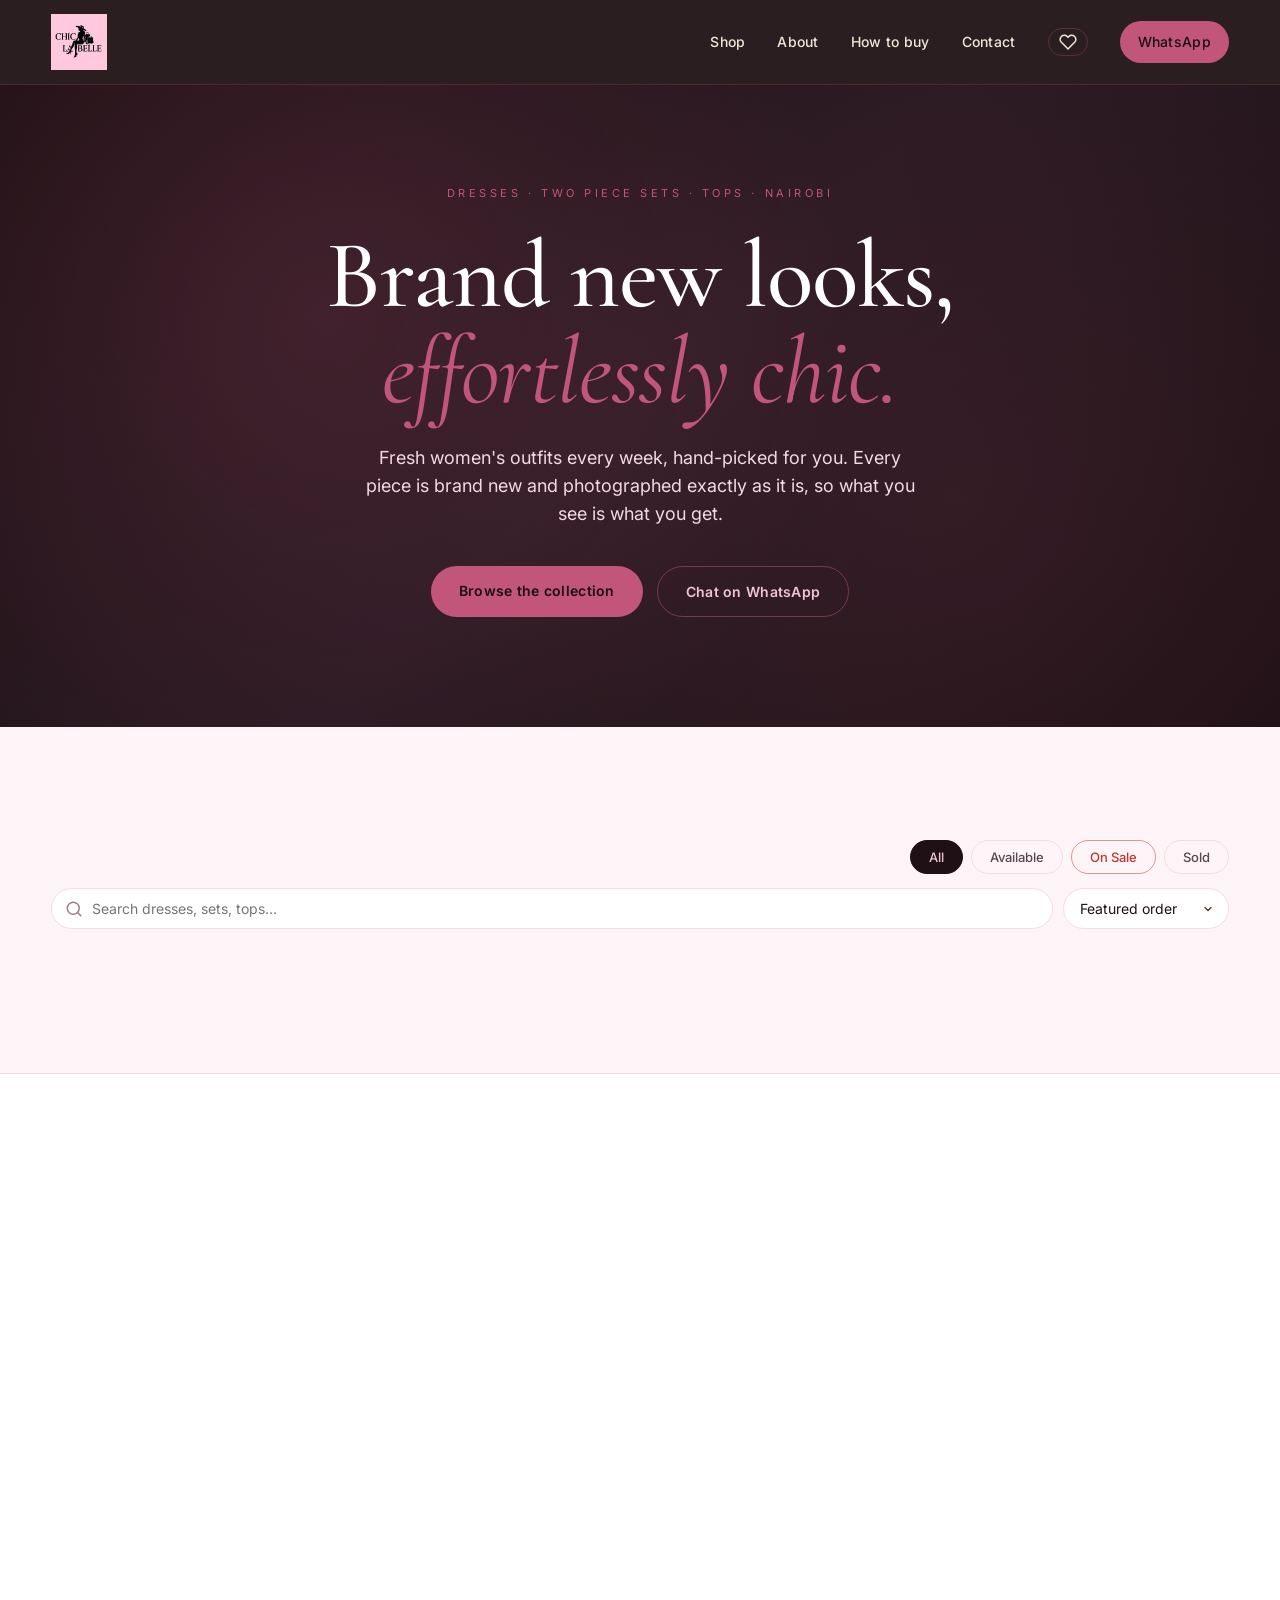
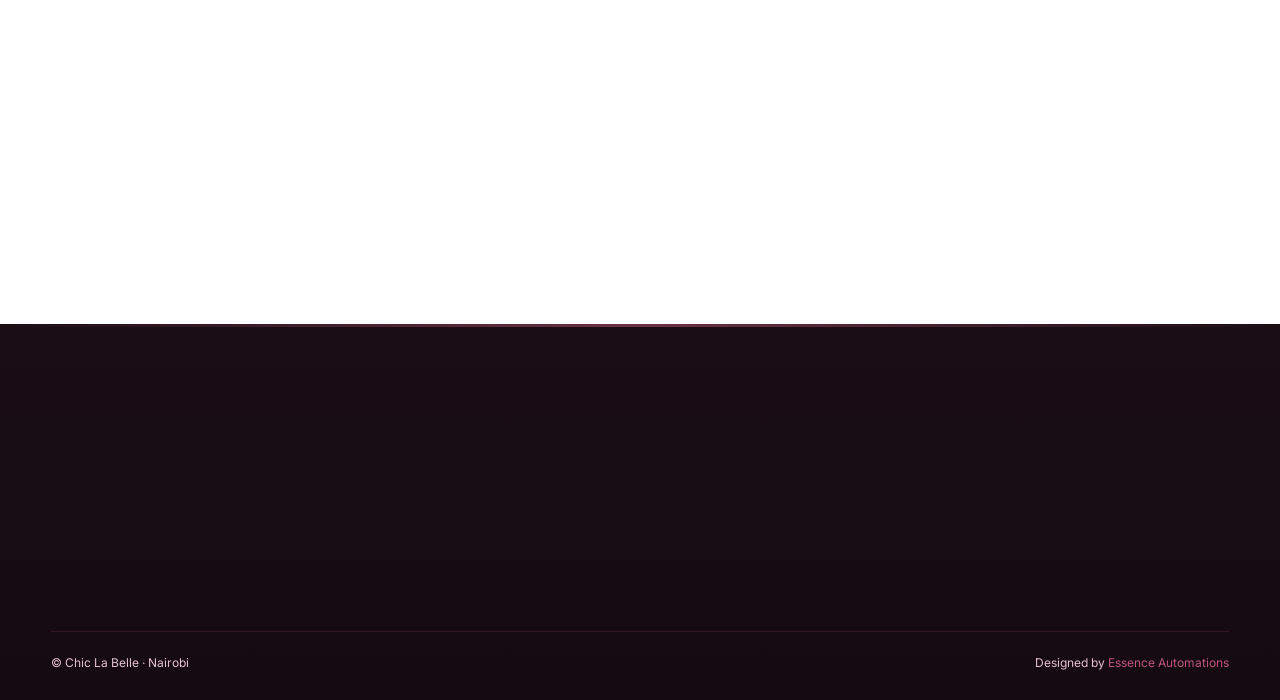
==== index.html @ 08cedb12 "Branded suspend overlay: logo, brand accent, IG fallback Replaces the bare "page temporarily unavail" ====
<!DOCTYPE html>
<html lang="en">
<head>
<meta charset="UTF-8">
<meta name="viewport" content="width=device-width, initial-scale=1.0">
<title>Chic La Belle · Brand New Women's Outfits, Nairobi</title>
<meta name="description" content="Brand new women's outfits in Nairobi. Dresses, two piece sets, tops, jeans and more. Fresh styles every week. Visit Chic La Belle at Mithoo Biashara Center, 2nd floor, Shop S-05.">

<!-- Open Graph / WhatsApp / Social sharing -->
<meta property="og:type" content="website">
<meta property="og:title" content="Chic La Belle · Brand New Women's Outfits, Nairobi">
<meta property="og:description" content="Brand new women's outfits in Nairobi. Fresh styles every week. Visit us at Mithoo Biashara Center, 2nd floor, Shop S-05.">
<meta property="og:image" content="https://chiclabelle.essenceautomations.com/images/og-image.jpg">
<meta property="og:image:secure_url" content="https://chiclabelle.essenceautomations.com/images/og-image.jpg">
<meta property="og:image:type" content="image/jpeg">
<meta property="og:image:width" content="1200">
<meta property="og:image:height" content="630">
<meta property="og:image:alt" content="Chic La Belle · Women's Outfits">
<meta property="og:url" content="https://chiclabelle.essenceautomations.com">
<meta property="og:locale" content="en_KE">
<link rel="canonical" href="https://chiclabelle.essenceautomations.com">
<meta property="og:site_name" content="Chic La Belle">
<meta name="twitter:card" content="summary_large_image">
<meta name="twitter:title" content="Chic La Belle · Brand New Women's Outfits, Nairobi">
<meta name="twitter:description" content="Brand new women's outfits in Nairobi. Dresses, two piece sets, tops, jeans and more, at Mithoo Biashara Center, Shop S-05.">
<meta name="twitter:image" content="https://chiclabelle.essenceautomations.com/images/og-image.jpg">
<meta name="twitter:image:alt" content="Chic La Belle · Women's Outfits">

<link rel="icon" type="image/jpeg" sizes="192x192" href="images/favicon-192.jpg">
<link rel="apple-touch-icon" sizes="180x180" href="images/logo.jpg">
<meta name="theme-color" content="#2A1A22">
<link rel="preconnect" href="https://fonts.googleapis.com">
<link rel="preconnect" href="https://fonts.gstatic.com" crossorigin>
<link href="https://fonts.googleapis.com/css2?family=Cormorant+Garamond:wght@400;500;600;700&family=Inter:wght@300;400;500;600;700&display=swap" rel="stylesheet">
<link rel="stylesheet" href="styles.css?v=20260602r2">
</head>
<body>

<nav class="nav">
  <div class="nav-inner">
    <a href="#" class="brand" aria-label="Chic La Belle">
      <img src="images/logo-nav.jpg" alt="Chic La Belle · Women's Outfits" class="brand-logo">
    </a>
    <button class="nav-toggle" id="navToggle" aria-label="Open menu">
      <span></span><span></span><span></span>
    </button>
    <div class="nav-links" id="navLinks">
      <a href="#shop">Shop</a>
      <a href="#about">About</a>
      <a href="#how">How to buy</a>
      <a href="#contact">Contact</a>
      <a href="#" class="nav-wl" id="wishlistBtn" aria-label="View saved items">
        <svg viewBox="0 0 24 24" width="18" height="18" fill="none" stroke="currentColor" stroke-width="2" stroke-linecap="round" stroke-linejoin="round" aria-hidden="true"><path d="M20.84 4.61a5.5 5.5 0 0 0-7.78 0L12 5.67l-1.06-1.06a5.5 5.5 0 0 0-7.78 7.78l1.06 1.06L12 21.23l7.78-7.78 1.06-1.06a5.5 5.5 0 0 0 0-7.78z"/></svg>
        <span class="wl-count"></span>
      </a>
      <a href="https://wa.me/254112199913" class="nav-cta" target="_blank" rel="noopener">WhatsApp</a>
    </div>
  </div>
</nav>

<header class="hero">
  <div class="hero-inner">
    <p class="hero-eyebrow">Dresses · Two Piece Sets · Tops · Nairobi</p>
    <h1 class="hero-title">Brand new looks,<br><em>effortlessly chic.</em></h1>
    <p class="hero-sub">Fresh women's outfits every week, hand-picked for you. Every piece is brand new and photographed exactly as it is, so what you see is what you get.</p>
    <div class="hero-cta">
      <a href="#shop" class="btn btn-primary">Browse the collection</a>
      <a href="https://wa.me/254112199913" class="btn btn-ghost" target="_blank" rel="noopener">Chat on WhatsApp</a>
    </div>
  </div>
</header>

<section class="filters" id="shop">
  <div class="container">
    <div class="filters-bar">
      <h2 class="section-title fade-up">The Collection</h2>
      <div class="filter-pills" id="availPills">
        <button class="pill active" data-avail="all">All</button>
        <button class="pill" data-avail="available">Available</button>
        <button class="pill pill-sale" data-avail="sale">On Sale</button>
        <button class="pill" data-avail="sold">Sold</button>
      </div>
    </div>
    <div class="search-sort-row">
      <div class="search-wrap">
        <svg class="search-icon" viewBox="0 0 24 24" width="18" height="18" fill="none" stroke="currentColor" stroke-width="2" stroke-linecap="round" stroke-linejoin="round" aria-hidden="true"><circle cx="11" cy="11" r="8"/><line x1="21" y1="21" x2="16.65" y2="16.65"/></svg>
        <input id="searchInput" type="search" placeholder="Search dresses, sets, tops…" autocomplete="off">
        <button id="searchClear" class="search-clear" aria-label="Clear search">×</button>
      </div>
      <select id="sortSelect" class="sort-select" aria-label="Sort items">
        <option value="default">Featured order</option>
        <option value="newest">Newest first</option>
        <option value="priceAsc">Price: low to high</option>
        <option value="priceDesc">Price: high to low</option>
      </select>
    </div>
    <div class="filter-pills filter-pills--branches" id="branchPills" style="margin-top:8px;display:none;"></div>
    <div class="filter-pills filter-pills--cats" id="catPills" style="margin-top:8px;"></div>
    <div class="filter-pills filter-pills--sizes" id="sizePills" style="margin-top:8px;"></div>
    <p class="filter-meta" id="filterMeta"></p>
  </div>
</section>

<main class="gallery container" id="gallery">
  <!-- Items injected here -->
</main>

<section class="info" id="about">
  <div class="container info-grid">
    <div class="fade-up">
      <h2>About Chic La Belle</h2>
      <p>Chic La Belle is your Nairobi home for brand new women's outfits. We stock fresh pieces across dresses, two piece sets, tops, jeans and more, picked for the woman who loves to look and feel her best.</p>
      <p>Every item is brand new, quality-checked before it goes live. What you see is exactly what you get.</p>
      <p class="shop-card">
        <strong>Visit the shop</strong><br>
        Mithoo Biashara Center, 2nd Floor<br>
        Shop S-05, Moi Avenue, Nairobi<br>
        <a href="https://wa.me/254112199913" target="_blank" rel="noopener">WhatsApp 0112 199 913</a>
        &nbsp;·&nbsp;
        <a href="https://maps.google.com/?q=Mithoo+Biashara+Center+Moi+Avenue+Nairobi" target="_blank" rel="noopener">Get directions ↗</a>
      </p>
      <div class="shop-map">
        <iframe
          src="https://maps.google.com/maps?q=Mithoo+Biashara+Center+Moi+Avenue+Nairobi&t=&z=17&ie=UTF8&iwloc=&output=embed"
          width="100%" height="320"
          style="border:0;border-radius:10px;"
          allowfullscreen loading="lazy"
          referrerpolicy="no-referrer-when-downgrade"
          title="Chic La Belle · Mithoo Biashara Center, Moi Avenue"></iframe>
      </div>
    </div>
    <div id="how" class="fade-up">
      <h2>How to buy</h2>
      <ol class="steps">
        <li>Tap <strong>Enquire</strong> on the item you want. It opens WhatsApp with the item pre-filled.</li>
        <li>Confirm availability and size, then pay via M-Pesa to <strong>0112 199 913</strong> (Chic La Belle).</li>
        <li>Pick up at <strong>Mithoo Biashara Center, 2nd floor, Shop S-05, Moi Avenue</strong>, or we can arrange delivery anywhere in Kenya.</li>
      </ol>
    </div>
  </div>
</section>

<footer class="footer" id="contact">
  <div class="container footer-grid">

    <div class="footer-col footer-brand fade-up">
      <div class="footer-logo-plate"><img src="images/logo-nav.jpg" alt="Chic La Belle"></div>
      <p class="footer-tagline">Brand New Women's Outfits · Nairobi</p>
      <p class="footer-blurb">Hand-picked women's outfits, brand new every week, photographed exactly as they are.</p>
      <div class="footer-pay">
        <span class="footer-pay-label">We accept</span>
        <span class="pay-pill">M-Pesa</span>
        <span class="pay-pill">Cash on pickup</span>
      </div>
    </div>

    <div class="footer-col fade-up">
      <h4 class="footer-h">Visit the shop</h4>
      <address class="footer-address">Mithoo Biashara Center, 2nd Floor<br>Shop S-05, Moi Avenue<br>Nairobi, Kenya</address>
      <a class="footer-directions" href="https://www.google.com/maps/search/?api=1&query=Mithoo%20Biashara%20Center%2C%20Moi%20Avenue%2C%20Nairobi" target="_blank" rel="noopener">
        <svg viewBox="0 0 24 24" fill="currentColor" aria-hidden="true"><path d="M12 2a7 7 0 0 0-7 7c0 5 7 13 7 13s7-8 7-13a7 7 0 0 0-7-7Zm0 9.5A2.5 2.5 0 1 1 12 6.5a2.5 2.5 0 0 1 0 5Z"/></svg>
        Get directions
      </a>
    </div>

    <div class="footer-col fade-up">
      <h4 class="footer-h">Shop</h4>
      <ul class="footer-nav">
        <li><a href="#shop">The Collection</a></li>
        <li><a href="#about">About</a></li>
        <li><a href="#how">How to buy</a></li>
      </ul>
    </div>

    <div class="footer-col fade-up">
      <h4 class="footer-h">Connect</h4>
      <div class="footer-socials">
        <a class="social-card" href="https://wa.me/254112199913" target="_blank" rel="noopener">
          <span class="social-ic"><svg viewBox="0 0 24 24" fill="currentColor" aria-hidden="true"><path d="M17.6 6.32A7.85 7.85 0 0 0 12 4a7.94 7.94 0 0 0-6.9 11.9L4 20l4.2-1.1A7.9 7.9 0 0 0 12 19.88a7.94 7.94 0 0 0 5.6-13.56ZM12 18.54a6.6 6.6 0 0 1-3.36-.92l-.24-.14-2.49.65.66-2.43-.16-.25A6.6 6.6 0 1 1 12 18.54Zm3.62-4.94c-.2-.1-1.17-.58-1.35-.64s-.31-.1-.44.1-.5.64-.62.77-.23.15-.43.05a5.4 5.4 0 0 1-1.6-1 6 6 0 0 1-1.1-1.37c-.11-.2 0-.3.09-.4s.2-.24.3-.36a1.36 1.36 0 0 0 .2-.33.37.37 0 0 0 0-.35c0-.1-.44-1.06-.6-1.45s-.32-.33-.44-.33h-.38a.72.72 0 0 0-.52.24 2.18 2.18 0 0 0-.68 1.62 3.8 3.8 0 0 0 .8 2 8.7 8.7 0 0 0 3.33 2.94c.47.2.83.32 1.11.42a2.67 2.67 0 0 0 1.23.07 2 2 0 0 0 1.31-.92 1.62 1.62 0 0 0 .11-.92c-.05-.09-.18-.14-.38-.24Z"/></svg></span>
          <span class="social-txt"><strong>WhatsApp</strong><span>0112 199 913</span></span>
        </a>
        <a class="social-card" href="https://www.instagram.com/chic_labelle_254/" target="_blank" rel="noopener">
          <span class="social-ic"><svg viewBox="0 0 24 24" fill="none" stroke="currentColor" stroke-width="2"><rect x="3" y="3" width="18" height="18" rx="5"/><circle cx="12" cy="12" r="4"/><circle cx="17.5" cy="6.5" r="1.2" fill="currentColor" stroke="none"/></svg></span>
          <span class="social-txt"><strong>Instagram</strong><span>@chic_labelle_254</span></span>
        </a>
      </div>
    </div>

  </div>

  <div class="container footer-bottom">
    <p>© <span id="year"></span> Chic La Belle · Nairobi</p>
    <p>Designed by <a href="https://essenceautomations.com/shop-manager/" target="_blank" rel="noopener" class="footer-credit">Essence Automations</a></p>
  </div>
</footer>

<!-- Lightbox -->
<div class="lightbox" id="lightbox" aria-hidden="true">
  <button class="lightbox-close" id="lightboxClose" aria-label="Close">&times;</button>
  <button class="lightbox-arrow prev" data-lightbox-arrow="prev" aria-label="Previous image">‹</button>
  <button class="lightbox-arrow next" data-lightbox-arrow="next" aria-label="Next image">›</button>
  <img class="lightbox-img" id="lightboxImg" alt="">
  <div class="lightbox-caption" id="lightboxCaption"></div>
</div>

<!-- Wishlist drawer -->
<div id="wishlistModal" class="modal" role="dialog" aria-modal="true" aria-label="Saved items">
  <div class="modal-card modal-card--wide">
    <div class="modal-head">
      <h3>Saved items</h3>
      <button id="wishlistClose" class="modal-close" aria-label="Close">&times;</button>
    </div>
    <div id="wishlistBody" class="wl-body"></div>
    <div class="wl-footer">
      <a id="wishlistEnquireAll" class="btn-card primary" href="#">
        <svg class="wa-icon" viewBox="0 0 24 24" width="16" height="16" fill="currentColor" aria-hidden="true"><path d="M17.472 14.382c-.297-.149-1.758-.867-2.03-.967-.273-.099-.471-.148-.67.15-.197.297-.767.966-.94 1.164-.173.199-.347.223-.644.075-.297-.15-1.255-.463-2.39-1.475-.883-.788-1.48-1.761-1.653-2.059-.173-.297-.018-.458.13-.606.134-.133.298-.347.446-.52.149-.174.198-.298.298-.497.099-.198.05-.371-.025-.52-.075-.149-.669-1.612-.916-2.207-.242-.579-.487-.5-.669-.51-.173-.008-.371-.01-.57-.01-.198 0-.52.074-.792.372-.272.297-1.04 1.016-1.04 2.479 0 1.462 1.065 2.875 1.213 3.074.149.198 2.096 3.2 5.077 4.487.71.306 1.263.489 1.694.625.712.227 1.36.195 1.871.118.571-.085 1.758-.719 2.006-1.413.248-.694.248-1.289.173-1.413-.074-.124-.272-.198-.57-.347m-5.421 7.403h-.004a9.87 9.87 0 0 1-5.031-1.378l-.361-.214-3.741.982.998-3.648-.235-.374a9.86 9.86 0 0 1-1.51-5.26c.001-5.45 4.436-9.884 9.888-9.884 2.64 0 5.122 1.03 6.988 2.898a9.825 9.825 0 0 1 2.893 6.994c-.003 5.45-4.437 9.884-9.885 9.884m8.413-18.297A11.815 11.815 0 0 0 12.05 0C5.495 0 .16 5.335.157 11.892c0 2.096.547 4.142 1.588 5.945L.057 24l6.305-1.654a11.882 11.882 0 0 0 5.683 1.448h.005c6.554 0 11.89-5.335 11.893-11.893a11.821 11.821 0 0 0-3.48-8.413"/></svg>
        Enquire about all
      </a>
    </div>
  </div>
</div>

<!-- Size guide modal -->
<div id="sizeGuideModal" class="modal" role="dialog" aria-modal="true" aria-label="Size guide">
  <div class="modal-card modal-card--wide">
    <div class="modal-head">
      <h3>Size guide</h3>
      <button id="sizeGuideClose" class="modal-close" aria-label="Close">&times;</button>
    </div>
    <p class="size-guide-intro">Measurements in centimetres. If you're between sizes, size up for a relaxed fit or down for a slim fit. WhatsApp us before you order if you need help.</p>
    <div class="size-guide-section">
      <h4>Shirts, Polos, Tshirts</h4>
      <div class="sg-table-wrap">
        <table class="sg-table">
          <thead><tr><th>Size</th><th>Chest (cm)</th><th>Length (cm)</th><th>UK / US</th></tr></thead>
          <tbody>
            <tr><td>S</td><td>92-96</td><td>69</td><td>36-38</td></tr>
            <tr><td>M</td><td>96-100</td><td>71</td><td>38-40</td></tr>
            <tr><td>L</td><td>100-104</td><td>73</td><td>40-42</td></tr>
            <tr><td>XL</td><td>104-110</td><td>75</td><td>42-44</td></tr>
            <tr><td>XXL</td><td>110-116</td><td>77</td><td>44-46</td></tr>
            <tr><td>3XL</td><td>116-122</td><td>79</td><td>46-48</td></tr>
          </tbody>
        </table>
      </div>
    </div>
    <div class="size-guide-section">
      <h4>Jeans, Chinos, Trousers (waist size in inches)</h4>
      <div class="sg-table-wrap">
        <table class="sg-table">
          <thead><tr><th>Size</th><th>Waist (cm)</th><th>Hip (cm)</th><th>Inseam (cm)</th></tr></thead>
          <tbody>
            <tr><td>28</td><td>71</td><td>89</td><td>78</td></tr>
            <tr><td>30</td><td>76</td><td>94</td><td>79</td></tr>
            <tr><td>32</td><td>81</td><td>99</td><td>81</td></tr>
            <tr><td>34</td><td>86</td><td>104</td><td>82</td></tr>
            <tr><td>36</td><td>91</td><td>109</td><td>83</td></tr>
            <tr><td>38</td><td>97</td><td>114</td><td>84</td></tr>
            <tr><td>40</td><td>102</td><td>119</td><td>84</td></tr>
          </tbody>
        </table>
      </div>
    </div>
    <div class="size-guide-section">
      <h4>Shoes (UK sizing)</h4>
      <div class="sg-table-wrap">
        <table class="sg-table">
          <thead><tr><th>UK</th><th>EU</th><th>US</th><th>cm</th></tr></thead>
          <tbody>
            <tr><td>UK6</td><td>40</td><td>7</td><td>25.0</td></tr>
            <tr><td>UK7</td><td>41</td><td>8</td><td>25.7</td></tr>
            <tr><td>UK8</td><td>42</td><td>9</td><td>26.7</td></tr>
            <tr><td>UK9</td><td>43</td><td>10</td><td>27.3</td></tr>
            <tr><td>UK10</td><td>44</td><td>11</td><td>28.0</td></tr>
            <tr><td>UK11</td><td>45</td><td>12</td><td>29.0</td></tr>
            <tr><td>UK12</td><td>46</td><td>13</td><td>29.7</td></tr>
          </tbody>
        </table>
      </div>
    </div>
    <p class="size-guide-tip">Tip: measure a shirt or pair of jeans you already love. Lay it flat, measure across the chest or waist, and double the number to get the body measurement.</p>
  </div>
</div>

<script src="main.js?v=20260606susp"></script>
</body>
</html>
---- styles.css ----
/* Chic La Belle — black & blush pink with a Louboutin-red accent (from Logo.jpg) */
:root {
  --bg: #FFF4F8;          /* barely-pink cream page background */
  --bg-card: #ffffff;
  --ink: #1E1014;         /* warm plum-black — primary dark / text */
  --ink-soft: #5A4650;    /* muted mauve */
  --ink-faint: #9C8089;   /* soft taupe-mauve */
  --gold: #C2557A;        /* brand rose — the signature accent (was champagne gold) */
  --gold-deep: #9E3D60;   /* deep rosewood — hovers */
  --gold-light: #F0C4D6;  /* light blush rose — tints, accents */
  --line: #F3DCE6;        /* soft pink divider */
  --surface: #FBE9F1;     /* light blush surface */
  --choco: #2A1A22;       /* dark plum section */
  --choco-deep: #1A0E14;  /* deepest plum — footer/hero gradient base */
  --shadow: 0 1px 2px rgba(30,16,20,0.05), 0 8px 24px rgba(30,16,20,0.09);
  --shadow-lg: 0 20px 60px rgba(30,16,20,0.16);
  --radius: 14px;
  --radius-sm: 8px;
  --serif: 'Cormorant Garamond', Georgia, serif;
  --sans: 'Inter', system-ui, -apple-system, sans-serif;
}

* { box-sizing: border-box; margin: 0; padding: 0; }
html { scroll-behavior: smooth; }
body { font-family: var(--sans); color: var(--ink); background: var(--bg); line-height: 1.55; -webkit-font-smoothing: antialiased; }

/* ===== Themed scrollbar — champagne-gold pill on the warm-cream page ===== */
html { scrollbar-width: thin; scrollbar-color: var(--gold) var(--bg); } /* Firefox */
::-webkit-scrollbar { width: 14px; height: 14px; }
::-webkit-scrollbar-track { background: var(--bg); }
::-webkit-scrollbar-thumb {
  background: linear-gradient(180deg, var(--gold-light), var(--gold) 45%, var(--gold-deep));
  border-radius: 999px;
  border: 3px solid var(--bg); /* matches page bg so the pill looks inset/floating */
}
::-webkit-scrollbar-thumb:hover { background: linear-gradient(180deg, var(--gold), var(--gold-deep) 60%, var(--ink-soft)); }
::-webkit-scrollbar-corner { background: var(--bg); }
a { color: inherit; text-decoration: none; }
img { max-width: 100%; display: block; }
.container { width: min(1200px, 92%); margin: 0 auto; }

/* ===== FADE-IN-UP ANIMATIONS =====
   Subtle reveal motion. .fade-up sits at translateY(20px) + opacity 0 until
   the element either (a) is observed in view by main.js or (b) auto-fires
   on page load for elements above the fold (hero stagger). Disabled
   entirely when the user prefers reduced motion. */
@keyframes fadeUp {
  from { opacity: 0; transform: translateY(36px); }
  to   { opacity: 1; transform: translateY(0); }
}
@media (prefers-reduced-motion: no-preference) {
  .fade-up { opacity: 0; transform: translateY(36px); transition: opacity 0.75s cubic-bezier(0.22,0.61,0.36,1), transform 0.75s cubic-bezier(0.22,0.61,0.36,1); }
  .fade-up.in-view { opacity: 1; transform: translateY(0); }
  /* Hero stagger — auto-fires on load, no JS needed */
  .hero-eyebrow { animation: fadeUp 0.7s 0.05s cubic-bezier(0.22,0.61,0.36,1) both; }
  .hero-title   { animation: fadeUp 0.8s 0.20s cubic-bezier(0.22,0.61,0.36,1) both; }
  .hero-sub     { animation: fadeUp 0.7s 0.38s cubic-bezier(0.22,0.61,0.36,1) both; }
  .hero-cta     { animation: fadeUp 0.7s 0.52s cubic-bezier(0.22,0.61,0.36,1) both; }
  /* Card stagger — paused until each card scrolls into view, so cards below
     the fold on initial load animate when the user scrolls to them, not
     before. On filter/page change, the IO fires immediately because the
     gallery is already on-screen. */
  .gallery .card {
    animation: fadeUp 0.65s cubic-bezier(0.22,0.61,0.36,1) both;
    animation-play-state: paused;
  }
  .gallery .card.in-view { animation-play-state: running; }
  .gallery .card:nth-child(2)  { animation-delay: 0.06s; }
  .gallery .card:nth-child(3)  { animation-delay: 0.12s; }
  .gallery .card:nth-child(4)  { animation-delay: 0.18s; }
  .gallery .card:nth-child(5)  { animation-delay: 0.24s; }
  .gallery .card:nth-child(6)  { animation-delay: 0.30s; }
  .gallery .card:nth-child(7)  { animation-delay: 0.36s; }
  .gallery .card:nth-child(8)  { animation-delay: 0.42s; }
  .gallery .card:nth-child(9)  { animation-delay: 0.48s; }
  .gallery .card:nth-child(n+10) { animation-delay: 0.54s; }
}

/* ===== NAV ===== */
.nav {
  position: sticky; top: 0;
  background: rgba(30,16,20,0.94);
  backdrop-filter: blur(12px);
  -webkit-backdrop-filter: blur(12px);
  border-bottom: 1px solid rgba(194,85,122,0.22);
  z-index: 200;
}
.nav-inner {
  display: flex; align-items: center; justify-content: space-between;
  width: min(1200px, 92%); margin: 0 auto; padding: 14px 0;
}
.brand { display: flex; align-items: center; gap: 12px; color: #fff; }
.brand-logo { height: 56px; width: auto; max-width: 320px; display: block; object-fit: contain; }
.footer-brand .brand-logo { height: 80px; max-width: 380px; }
.nav-links { display: flex; gap: 32px; align-items: center; }
.nav-links a { color: #f0e9d8; font-size: 14px; font-weight: 500; letter-spacing: 0.02em; transition: color 0.2s; }
.nav-links a:hover { color: var(--gold); }
.nav-cta { background: var(--gold); color: var(--choco-deep) !important; padding: 10px 18px; border-radius: 999px; font-weight: 600; }
.nav-cta:hover { background: var(--gold-light); color: var(--choco-deep) !important; }

.nav-toggle { display: none; background: none; border: none; cursor: pointer; width: 36px; height: 36px; flex-direction: column; justify-content: center; gap: 5px; z-index: 220; }
.nav-toggle span { display: block; height: 2px; width: 24px; background: var(--gold-light); transition: 0.3s; }

@media (max-width: 760px) {
  .nav-toggle { display: flex; }
  .nav-links {
    position: fixed; top: 0; left: 0; width: 100vw; height: 100vh;
    background: var(--choco-deep); flex-direction: column; justify-content: center; align-items: center; gap: 32px;
    transform: translateY(-100vh); transition: transform 0.32s ease; z-index: 210; visibility: hidden;
  }
  .nav-links.open { transform: translateY(0); visibility: visible; }
  .nav-links a { font-size: 22px; font-weight: 500; }
  /* Hamburger → X transform when menu open */
  .nav-toggle.open span:nth-child(1) { transform: translateY(7px) rotate(45deg); }
  .nav-toggle.open span:nth-child(2) { opacity: 0; }
  .nav-toggle.open span:nth-child(3) { transform: translateY(-7px) rotate(-45deg); }
}

/* ===== HERO ===== */
.hero {
  background: linear-gradient(135deg, #1E1014 0%, #2A1A22 50%, #1E1014 100%);
  color: #fff; text-align: center; padding: 100px 20px 110px; position: relative; overflow: hidden;
}
.hero::before {
  content: ""; position: absolute; inset: 0;
  background:
    radial-gradient(circle at 25% 35%, rgba(194,85,122,0.18), transparent 50%),
    radial-gradient(circle at 75% 65%, rgba(194,85,122,0.10), transparent 50%);
  pointer-events: none;
}
.hero-inner { position: relative; max-width: 820px; margin: 0 auto; }
.hero-eyebrow { font-size: 11px; letter-spacing: 0.32em; text-transform: uppercase; color: var(--gold); margin-bottom: 26px; }
.hero-title { font-family: var(--serif); font-size: clamp(52px, 9vw, 96px); font-weight: 500; line-height: 1; letter-spacing: -0.01em; margin-bottom: 24px; }
.hero-title em { color: var(--gold); font-style: italic; font-weight: 400; }
.hero-sub { font-size: 18px; color: #F3D9E4; max-width: 560px; margin: 0 auto 38px; }
.hero-cta { display: flex; justify-content: center; gap: 14px; flex-wrap: wrap; }

.btn { display: inline-block; padding: 14px 28px; border-radius: 999px; font-weight: 600; font-size: 14px; letter-spacing: 0.02em; transition: all 0.2s; cursor: pointer; border: none; font-family: inherit; }
.btn-primary { background: var(--gold); color: var(--choco-deep); }
.btn-primary:hover { background: var(--gold-light); transform: translateY(-1px); }
.btn-ghost { background: transparent; color: var(--gold-light); border: 1px solid rgba(194,85,122,0.5); }
.btn-ghost:hover { background: rgba(194,85,122,0.12); border-color: var(--gold); }

/* ===== FILTERS ===== */
.filters { background: var(--bg); padding: 60px 0 24px; }
.filters-bar { display: flex; justify-content: space-between; align-items: end; gap: 24px; flex-wrap: wrap; margin-bottom: 8px; }
.section-title { font-family: var(--serif); font-size: clamp(36px, 5vw, 56px); font-weight: 500; letter-spacing: -0.01em; color: var(--ink); }
.filter-pills { display: flex; gap: 8px; flex-wrap: wrap; }
.pill { background: transparent; border: 1px solid var(--line); padding: 8px 18px; border-radius: 999px; font-size: 13px; font-weight: 500; cursor: pointer; transition: 0.2s; color: var(--ink-soft); font-family: inherit; }
.pill:hover { border-color: var(--gold); color: var(--ink); }
.pill.active { background: var(--ink); border-color: var(--ink); color: var(--gold-light); }
.filter-pills--cats { flex-wrap: wrap; }
.filter-pills--sizes { flex-wrap: wrap; }
.pill--size { padding: 5px 12px !important; font-size: 13px !important; }
.filter-meta { color: var(--ink-faint); font-size: 14px; margin-top: 8px; }

/* Search + sort row */
.search-sort-row { display: flex; gap: 10px; margin-top: 14px; flex-wrap: wrap; }
.search-wrap { flex: 1 1 280px; position: relative; }
.search-wrap input {
  width: 100%; padding: 11px 38px 11px 40px;
  border: 1px solid var(--line); border-radius: 999px;
  font-family: inherit; font-size: 14px; background: #fff; color: var(--ink);
  transition: border-color 0.15s;
}
.search-wrap input:focus { outline: none; border-color: var(--gold); }
.search-icon { position: absolute; left: 14px; top: 50%; transform: translateY(-50%); color: var(--ink-faint); pointer-events: none; }
.search-clear {
  position: absolute; right: 6px; top: 50%; transform: translateY(-50%);
  width: 26px; height: 26px; border-radius: 50%; border: none;
  background: var(--line); color: var(--ink-soft); cursor: pointer; font-size: 18px; line-height: 1;
  display: flex; align-items: center; justify-content: center;
}
.search-clear:hover { background: var(--ink); color: var(--gold-light); }
.search-wrap input:placeholder-shown + .search-clear { display: none; }
.sort-select {
  padding: 10px 36px 10px 16px;
  border: 1px solid var(--line); border-radius: 999px;
  background: #fff; color: var(--ink); font-family: inherit; font-size: 14px;
  cursor: pointer; appearance: none;
  background-image: url("data:image/svg+xml;utf8,<svg xmlns='http://www.w3.org/2000/svg' width='12' height='12' viewBox='0 0 24 24' fill='none' stroke='%234a3528' stroke-width='2.5' stroke-linecap='round' stroke-linejoin='round'><polyline points='6 9 12 15 18 9'/></svg>");
  background-repeat: no-repeat; background-position: right 14px center;
}
.sort-select:focus { outline: none; border-color: var(--gold); }

/* NEW / Stock urgency / Heart badges */
.badge-new {
  position: absolute; top: 14px; left: 14px;
  background: var(--gold); color: var(--choco-deep);
  font-size: 10px; letter-spacing: 0.2em; padding: 4px 9px; border-radius: 4px;
  font-weight: 800; text-transform: uppercase;
}
.badge-low {
  position: absolute; bottom: 14px; left: 14px;
  background: #fff; color: #b00020;
  font-size: 10px; letter-spacing: 0.08em; padding: 4px 9px; border-radius: 4px;
  font-weight: 700; box-shadow: 0 2px 8px rgba(0,0,0,0.18);
  border: 1px solid #ffd6d6;
}
/* ===== SALE / MARKDOWN ===== */
/* On-Sale filter pill — red accent so it stands out from the gold filter row. */
.pill-sale { border-color: rgba(192,57,43,0.5); color: #c0392b; }
.pill-sale:hover { border-color: #c0392b; color: #fff; background: rgba(192,57,43,0.9); }
.pill-sale.active { background: #c0392b; border-color: #c0392b; color: #fff; }
/* SALE ribbon — red, top-left (matches the NEW badge corner; NEW is suppressed while on sale so they never stack). */
.badge-sale {
  position: absolute; top: 14px; left: 14px;
  background: #c0392b; color: #fff;
  font-size: 10px; letter-spacing: 0.2em; padding: 4px 10px; border-radius: 4px;
  font-weight: 800; text-transform: uppercase;
  box-shadow: 0 4px 14px rgba(192,57,43,0.45);
}
/* Card sale pricing: original struck-through, sale price in red, a -X% pill. */
.card-price-was {
  font-family: var(--serif); font-size: 17px; font-weight: 500;
  color: var(--ink-faint); text-decoration: line-through;
  text-decoration-color: rgba(156,128,137,0.7); margin-right: 8px;
}
.card-price-sale { color: #c0392b; }
.price-off {
  font-family: var(--sans); font-size: 11px; font-weight: 700; letter-spacing: 0.04em;
  color: #fff; background: #c0392b; border-radius: 999px; padding: 3px 8px;
  align-self: center; margin-left: 8px;
}
/* Admin bulk-sale modal: discount-mode toggle active state. */
.sale-mode-btn.active { background: var(--ink); color: var(--gold-light); border-color: var(--ink); }
/* Heart pill — heart icon + fake-social-proof counter (deterministic base
   per item id, +1 when visitor wishlists). Sits bottom-right of card image. */
.heart-btn {
  position: absolute; bottom: 12px; right: 12px;
  display: inline-flex; align-items: center; gap: 6px;
  padding: 6px 10px 6px 9px;
  background: rgba(255,255,255,0.92);
  border: none;
  border-radius: 999px;
  cursor: pointer;
  color: var(--ink-soft);
  font-family: inherit;
  font-size: 12px;
  font-weight: 600;
  line-height: 1;
  transition: background 0.18s, color 0.18s, transform 0.18s;
  box-shadow: 0 2px 8px rgba(0,0,0,0.12);
  backdrop-filter: blur(6px);
  -webkit-backdrop-filter: blur(6px);
}
.heart-btn:hover { color: #e63946; transform: translateY(-1px); }
.heart-btn .heart-count { font-variant-numeric: tabular-nums; }
.heart-btn.saved { color: #fff; background: rgba(230,57,70,0.92); }
.heart-btn.saved:hover { background: rgba(200,40,55,0.95); color: #fff; }
.heart-btn.saved svg { fill: #fff; }

/* Size guide link on cards */
.size-guide-link {
  font-size: 11.5px; color: var(--ink-faint); text-decoration: underline; cursor: pointer;
  letter-spacing: 0.02em;
}
.size-guide-link:hover { color: var(--gold-deep); }

/* Nav wishlist button */
.nav-wl {
  display: inline-flex; align-items: center; gap: 6px;
  color: var(--gold-light); padding: 4px 10px; border-radius: 999px;
  border: 1px solid rgba(194,85,122,0.3); position: relative;
}
.nav-wl:hover { background: rgba(194,85,122,0.1); border-color: var(--gold); }
.nav-wl.has-items { color: #ffb8c0; border-color: rgba(255,184,192,0.4); }
.nav-wl .wl-count { font-size: 12px; font-weight: 700; min-width: 16px; text-align: center; }
.nav-wl .wl-count:empty { display: none; }

/* Modal head + close */
.modal-card { position: relative; }
.modal-card--wide { max-width: 640px; }
.modal-head { display: flex; justify-content: space-between; align-items: center; margin-bottom: 12px; }
.modal-close {
  background: none; border: none; cursor: pointer;
  font-size: 28px; line-height: 1; color: var(--ink-faint);
  width: 32px; height: 32px; border-radius: 50%; display: flex;
  align-items: center; justify-content: center; transition: 0.15s;
}
.modal-close:hover { background: var(--surface); color: var(--ink); }

/* Wishlist rows */
.wl-body { max-height: 60vh; overflow-y: auto; }
.wl-row {
  display: flex; gap: 12px; align-items: center;
  padding: 10px 0; border-bottom: 1px solid var(--line);
}
.wl-row:last-child { border-bottom: none; }
.wl-row img { width: 56px; height: 56px; object-fit: cover; border-radius: 6px; flex-shrink: 0; }
.wl-row-body { flex: 1; min-width: 0; }
.wl-row-name { font-family: var(--serif); font-size: 16px; font-weight: 600; }
.wl-row-meta { font-size: 12px; color: var(--ink-faint); margin-top: 2px; }
.wl-remove {
  background: none; border: none; color: var(--ink-faint); font-size: 22px;
  cursor: pointer; padding: 4px 8px; line-height: 1; border-radius: 50%;
}
.wl-remove:hover { background: var(--surface); color: #b00020; }
.wl-footer { margin-top: 14px; display: flex; justify-content: flex-end; }
.wl-footer .btn-card { padding: 12px 22px; min-width: 200px; display: inline-flex; align-items: center; justify-content: center; gap: 8px; }

/* Size guide content */
.size-guide-intro { font-size: 13.5px; color: var(--ink-soft); margin-bottom: 14px; line-height: 1.6; }
.size-guide-section { margin-bottom: 16px; }
.size-guide-section h4 { font-family: var(--serif); font-size: 16px; font-weight: 600; margin-bottom: 8px; color: var(--ink); }
.sg-table-wrap { overflow-x: auto; }
.sg-table { width: 100%; border-collapse: collapse; font-size: 13px; }
.sg-table th, .sg-table td { padding: 7px 10px; text-align: left; border-bottom: 1px solid var(--line); }
.sg-table th { background: var(--surface); font-size: 11px; letter-spacing: 0.06em; text-transform: uppercase; color: var(--ink-faint); }
.size-guide-tip { font-size: 12px; color: var(--ink-faint); font-style: italic; margin-top: 12px; padding-top: 12px; border-top: 1px solid var(--line); }

/* Item picker (used by WhatsApp Marketing broadcast — search + tap to add) */
.set-selected-items { display: flex; flex-wrap: wrap; gap: 6px; min-height: 24px; }
.set-chip {
  display: inline-flex; align-items: center; gap: 6px;
  background: #fff; border: 1px solid var(--line); border-radius: 99px;
  padding: 4px 4px 4px 6px; font-size: 13px;
}
.set-chip img { width: 24px; height: 24px; border-radius: 50%; object-fit: cover; }
.set-chip button {
  background: var(--line); color: var(--ink-soft); border: none;
  width: 20px; height: 20px; border-radius: 50%; cursor: pointer;
  font-size: 14px; line-height: 1;
}
.set-chip button:hover { background: #b00020; color: #fff; }
.set-item-picker {
  display: grid; grid-template-columns: repeat(auto-fill, minmax(200px, 1fr));
  gap: 8px; margin-top: 8px;
  max-height: 320px; overflow-y: auto;
  padding: 8px;
  background: #fff; border: 1px solid var(--line); border-radius: 8px;
  scrollbar-width: thin;
  scrollbar-color: var(--gold) var(--surface);
}
.set-item-picker::-webkit-scrollbar { width: 8px; }
.set-item-picker::-webkit-scrollbar-track { background: var(--surface); border-radius: 4px; }
.set-item-picker::-webkit-scrollbar-thumb { background: var(--gold); border-radius: 4px; }
.set-item-picker::-webkit-scrollbar-thumb:hover { background: var(--gold-deep); }
.set-pick {
  display: flex; gap: 8px; align-items: center; padding: 6px;
  background: #fff; border: 1px solid var(--line); border-radius: 6px;
  cursor: pointer; text-align: left; font-family: inherit; transition: 0.15s;
}
.set-pick:hover { background: var(--surface); border-color: var(--gold); }
.set-pick img { width: 36px; height: 36px; border-radius: 4px; object-fit: cover; flex-shrink: 0; }
.set-pick-body { min-width: 0; flex: 1; }
.set-pick-name { font-size: 13px; font-weight: 600; color: var(--ink); line-height: 1.2; }
.set-pick-meta { font-size: 11px; color: var(--ink-faint); margin-top: 2px; }
@media (max-width: 600px) {
  .set-item-picker { max-height: 280px; grid-template-columns: 1fr; }
}

/* Broadcast recipients */
.broadcast-recipients { display: grid; grid-template-columns: 1fr 1fr; gap: 6px; max-height: 280px; overflow-y: auto; padding: 4px; background: #fff; border: 1px solid var(--line); border-radius: 8px; }
.broadcast-recipient {
  display: grid;
  grid-template-columns: 18px 1fr auto;
  grid-template-rows: auto auto;
  gap: 2px 8px;
  padding: 8px 10px; border: 1px solid var(--line); border-radius: 6px;
  cursor: pointer; font-family: inherit; transition: 0.15s; background: #fff;
}
.broadcast-recipient.on { background: var(--surface); border-color: var(--gold); }
.broadcast-recipient input { grid-row: 1 / 3; width: 16px; height: 16px; cursor: pointer; accent-color: var(--gold-deep); }
.broadcast-recipient-name { grid-column: 2; font-size: 13px; font-weight: 600; color: var(--ink); }
.broadcast-recipient-phone { grid-column: 3; font-size: 11px; color: var(--ink-faint); font-family: monospace; align-self: start; }
.broadcast-recipient-meta { grid-column: 2 / -1; font-size: 11px; color: var(--ink-faint); }
@media (max-width: 600px) { .broadcast-recipients { grid-template-columns: 1fr; } }
/* Mobile broadcast stepper — step through buyers one at a time on a phone. */
.broadcast-stepper { background: var(--surface); border: 1px solid var(--gold); border-radius: 10px; padding: 14px 16px; }
.bc-step-head { font-size: 11px; letter-spacing: 0.1em; text-transform: uppercase; color: var(--ink-faint); font-weight: 700; }
.bc-step-name { font-size: 16px; font-weight: 600; color: var(--ink); margin: 4px 0 12px; }
.bc-step-actions { display: flex; flex-wrap: wrap; gap: 8px; }
.bc-step-actions .btn-admin { text-decoration: none; }
.bc-step-hint { font-size: 12px; color: var(--ink-faint); margin-top: 10px; line-height: 1.45; }
.bc-step-done { font-size: 14px; font-weight: 600; color: #1a7a40; display: flex; align-items: center; gap: 12px; flex-wrap: wrap; }

/* Search-gap pills (Insights → searches with no results) */
.search-gap-pill {
  display: inline-block;
  background: #fff4e0;
  border: 1px solid #f0c060;
  color: #a06000;
  padding: 5px 12px;
  border-radius: 99px;
  font-size: 12.5px;
  letter-spacing: 0.02em;
}
.search-gap-pill strong { color: #6e4000; }

/* Modal open state */
.modal { display: none; }
.modal.open { display: flex; }

/* ===== GALLERY ===== */
.gallery { display: grid; grid-template-columns: repeat(auto-fill, minmax(280px, 1fr)); gap: 28px; padding: 16px 0 80px; }
.card { background: var(--bg-card); border-radius: var(--radius); overflow: hidden; box-shadow: var(--shadow); transition: transform 0.25s, box-shadow 0.25s; display: flex; flex-direction: column; }
.card:hover { transform: translateY(-4px); box-shadow: var(--shadow-lg); }

.card-img-wrap { position: relative; aspect-ratio: 1 / 1; overflow: hidden; cursor: zoom-in; background: var(--surface); display: flex; align-items: center; justify-content: center; }
.card-carousel { display: flex; width: 100%; height: 100%; transition: transform 0.32s ease; }
.card-img { width: 100%; height: 100%; object-fit: cover; transition: transform 0.5s; flex: 0 0 100%; }
.card:hover .card-carousel .card-img:not(:hover) { transform: none; }
.card-img-wrap:not(.has-carousel) .card:hover .card-img { transform: scale(1.04); }
.card.sold .card-img { filter: grayscale(0.3) brightness(0.9); }
.carousel-dots { position: absolute; bottom: 10px; left: 50%; transform: translateX(-50%); display: flex; gap: 5px; z-index: 3; }
.carousel-dot { width: 6px; height: 6px; border-radius: 50%; background: rgba(255,255,255,0.55); cursor: pointer; transition: 0.15s; }
.carousel-dot.active { background: #fff; width: 16px; border-radius: 99px; }
.carousel-arrow {
  position: absolute; top: 50%; transform: translateY(-50%); z-index: 3;
  width: 32px; height: 32px; border-radius: 50%; border: none; cursor: pointer;
  background: rgba(255,255,255,0.85); color: var(--ink); font-size: 22px; line-height: 1;
  display: flex; align-items: center; justify-content: center;
  opacity: 0; transition: opacity 0.18s, background 0.15s;
}
.carousel-arrow.prev { left: 8px; }
.carousel-arrow.next { right: 8px; }
.card-img-wrap.has-carousel:hover .carousel-arrow { opacity: 1; }
.carousel-arrow:hover { background: #fff; }
@media (max-width: 760px) {
  .carousel-arrow { opacity: 0.85; width: 28px; height: 28px; font-size: 18px; }
}

/* Lightbox arrows */
.lightbox-arrow {
  position: absolute; top: 50%; transform: translateY(-50%); z-index: 510;
  width: 48px; height: 48px; border-radius: 50%; border: 1px solid rgba(194,85,122,0.4);
  background: rgba(255,255,255,0.06); color: var(--gold-light); font-size: 32px; line-height: 1;
  cursor: pointer; transition: 0.15s;
  display: none; align-items: center; justify-content: center;
}
.lightbox-arrow.prev { left: 24px; }
.lightbox-arrow.next { right: 24px; }
.lightbox.open .lightbox-arrow { display: flex; }
.lightbox-arrow:hover { background: var(--gold); color: var(--ink); }
@media (max-width: 760px) {
  .lightbox-arrow { width: 40px; height: 40px; font-size: 26px; }
  .lightbox-arrow.prev { left: 8px; }
  .lightbox-arrow.next { right: 8px; }
}

/* Admin: additional-images preview */
.extra-imgs-preview { display: flex; flex-wrap: wrap; gap: 8px; margin-top: 8px; }
.extra-img-thumb { position: relative; }
.extra-img-thumb img { width: 80px; height: 80px; object-fit: cover; border-radius: 6px; border: 1px solid var(--line); }
.extra-img-remove {
  position: absolute; top: -6px; right: -6px;
  width: 22px; height: 22px; border-radius: 50%; border: none; cursor: pointer;
  background: #b00020; color: #fff; font-size: 14px; line-height: 1;
  display: flex; align-items: center; justify-content: center;
  box-shadow: 0 1px 4px rgba(0,0,0,0.25);
}
.extra-img-remove:hover { background: #800018; }

.badge-sold { position: absolute; top: 14px; left: 14px; background: var(--choco-deep); color: var(--gold); font-size: 11px; letter-spacing: 0.2em; padding: 6px 12px; border-radius: 4px; font-weight: 700; text-transform: uppercase; border: 1px solid var(--gold); }
.badge-cat { position: absolute; top: 14px; right: 14px; background: rgba(30,16,20,0.78); color: #fff; font-size: 10px; letter-spacing: 0.12em; padding: 4px 10px; border-radius: 4px; font-weight: 600; text-transform: uppercase; }

.size-chips { display: flex; flex-wrap: wrap; gap: 5px; align-items: center; }
.size-chip {
  background: var(--surface); border: 1px solid var(--line); border-radius: 4px;
  font-size: 11px; font-weight: 600; padding: 3px 9px;
  color: var(--ink); letter-spacing: 0.04em;
  font-family: inherit; cursor: default;
}
.size-chip.low { border-color: #e8a010; color: #a06000; background: #fff8e8; }
.size-chips.pickable .size-chip { cursor: pointer; transition: 0.15s; padding: 4px 11px; }
.size-chips.pickable .size-chip:hover { border-color: var(--gold); background: var(--gold-light); color: var(--ink); }
.size-chips.pickable .size-chip.selected { background: var(--ink); color: var(--gold-light); border-color: var(--ink); }
.size-hint {
  font-size: 11px; color: #b00020; letter-spacing: 0.02em;
  font-weight: 600; font-style: italic; margin-left: 6px;
  display: none;  /* hidden until user tries to enquire without a size */
}
.size-chips.prompted .size-hint { display: inline; }
.size-chips.pickable:has(.size-chip.selected) .size-hint { display: none; }
.size-chips.shake { animation: chipShake 0.45s ease; }
@keyframes chipShake {
  0%, 100% { transform: translateX(0); }
  20% { transform: translateX(-5px); }
  40% { transform: translateX(5px); }
  60% { transform: translateX(-3px); }
  80% { transform: translateX(3px); }
}

/* Public-site toast */
.public-toast {
  position: fixed;
  bottom: 24px; left: 50%;
  transform: translateX(-50%) translateY(140%);
  background: var(--choco-deep); color: var(--gold-light);
  padding: 12px 22px; border-radius: 999px;
  font-size: 14px; font-weight: 600;
  box-shadow: 0 10px 30px rgba(0,0,0,0.28);
  z-index: 2000; transition: transform 0.28s ease;
  max-width: calc(100vw - 32px); text-align: center;
}
.public-toast.show { transform: translateX(-50%) translateY(0); }

.card-body { padding: 18px 20px 20px; flex: 1; display: flex; flex-direction: column; gap: 10px; }
.card-title { font-family: var(--serif); font-size: 20px; font-weight: 600; color: var(--ink); line-height: 1.2; }
.card-desc { font-size: 13.5px; color: var(--ink-soft); line-height: 1.5; flex: 1; }
.card-price-row { display: flex; align-items: center; justify-content: space-between; margin-top: 4px; }
.card-price { font-family: var(--serif); font-size: 22px; font-weight: 600; color: var(--ink); }
.card-price small { font-size: 12px; color: var(--ink-faint); font-weight: 400; font-family: var(--sans); }
.card-actions { display: flex; gap: 8px; margin-top: 14px; border-top: 1px solid var(--line); padding-top: 14px; }
.btn-card { flex: 1; text-align: center; padding: 11px 12px; border-radius: var(--radius-sm); font-size: 13px; font-weight: 600; cursor: pointer; border: 1px solid var(--line); background: transparent; color: var(--ink); font-family: inherit; transition: 0.2s; display: flex; align-items: center; justify-content: center; gap: 6px; }
.btn-card:hover:not(:disabled) { background: var(--ink); color: var(--gold-light); border-color: var(--ink); }
.btn-card.primary { background: var(--ink); color: var(--gold-light); border-color: var(--ink); }
.btn-card.primary:hover:not(:disabled) { background: var(--gold); color: var(--ink); border-color: var(--gold); }
.btn-card.soldout { background: var(--surface); color: var(--ink-faint); border-color: var(--line); }
.btn-card.soldout:hover { background: var(--ink); color: var(--gold-light); border-color: var(--ink); }
.btn-card .wa-icon, .btn-card .ig-icon { flex-shrink: 0; }
.btn-card.ig {
  flex: 0 0 auto;
  padding: 11px 14px;
  background: transparent;
  color: var(--ink-soft);
  border-color: var(--line);
}
.btn-card.ig:hover { background: var(--gold); color: var(--choco-deep); border-color: var(--gold); }
.card-actions { gap: 6px; flex-wrap: wrap; }
.card-actions .btn-card.primary { flex: 1 1 auto; min-width: 110px; }
@media (max-width: 760px) {
  .card-actions .btn-card.primary { min-width: 0; }
  .card-actions .btn-card.ig { padding: 9px 8px; }
}

/* ===== PAGINATION ===== */
.pager-wrap { display: flex; justify-content: center; align-items: center; flex-wrap: wrap; gap: 6px; padding: 36px 16px 20px; }
.pager-btn { min-width: 40px; height: 40px; padding: 0 12px; border: 1px solid var(--line); background: #fff; color: var(--ink); border-radius: 8px; font-family: inherit; font-size: 14px; font-weight: 600; cursor: pointer; transition: 0.15s; display: inline-flex; align-items: center; justify-content: center; }
.pager-btn:hover:not(.disabled):not(.active):not(.ellipsis) { background: var(--gold-light); border-color: var(--gold); color: var(--ink); }
.pager-btn.active { background: var(--ink); color: var(--gold-light); border-color: var(--ink); cursor: default; }
.pager-btn.disabled { opacity: 0.4; cursor: not-allowed; }
.pager-btn.ellipsis { border: none; background: transparent; cursor: default; }

/* ===== INFO ===== */
.info { background: #ffffff; padding: 80px 0; border-top: 1px solid var(--line); }
.info-grid { display: grid; grid-template-columns: 1fr 1fr; gap: 60px; }
.info h2 { font-family: var(--serif); font-size: 36px; font-weight: 500; margin-bottom: 18px; }
.info p { color: var(--ink-soft); margin-bottom: 14px; }
.shop-card { margin-top: 16px; padding: 14px 16px; border-left: 3px solid var(--gold); background: rgba(194,85,122,0.06); border-radius: 6px; line-height: 1.6; font-size: 15px; }
.shop-card a { color: var(--gold-deep); font-weight: 600; }
.shop-map { margin-top: 18px; box-shadow: var(--shadow); border-radius: 10px; overflow: hidden; }
.shop-map iframe { display: block; }
.footer-shop { font-size: 13px; color: #F0C4D6; }
.steps { list-style: none; counter-reset: step; }
.steps li { counter-increment: step; padding: 14px 0 14px 50px; position: relative; border-bottom: 1px solid var(--line); color: var(--ink-soft); }
.steps li::before { content: counter(step); position: absolute; left: 0; top: 14px; width: 32px; height: 32px; border-radius: 50%; background: var(--ink); color: var(--gold); display: flex; align-items: center; justify-content: center; font-family: var(--serif); font-weight: 600; }
.steps li:last-child { border-bottom: none; }
.steps strong { color: var(--ink); }
@media (max-width: 760px) { .info-grid { grid-template-columns: 1fr; gap: 40px; } }

/* ===== FOOTER ===== */
.footer { position: relative; background: linear-gradient(180deg, var(--choco-deep), #140A10); color: #F3D9E4; padding: 64px 0 28px; }
.footer::before { content: ''; position: absolute; top: 0; left: 0; right: 0; height: 3px; background: linear-gradient(90deg, transparent, var(--gold) 50%, transparent); opacity: 0.5; }
.footer-grid { display: grid; grid-template-columns: 1.6fr 1fr 1fr 1.2fr; gap: 40px; }
.footer-col { min-width: 0; }
.footer-h { color: var(--gold); font-size: 11px; font-weight: 700; letter-spacing: 0.18em; text-transform: uppercase; margin-bottom: 16px; }
/* Brand column */
.footer-logo-plate { display: inline-block; background: #fff; border: 2px solid rgba(194,85,122,0.5); border-radius: 10px; padding: 8px 12px; }
.footer-logo-plate img { height: 40px; width: auto; }
.footer-tagline { margin-top: 14px; color: var(--gold); font-size: 12px; font-weight: 600; letter-spacing: 0.18em; text-transform: uppercase; }
.footer-blurb { margin-top: 12px; max-width: 320px; font-size: 14px; line-height: 1.6; color: rgba(245,220,232,0.75); }
.footer-pay { margin-top: 18px; display: flex; flex-wrap: wrap; align-items: center; gap: 8px; }
.footer-pay-label { font-size: 10px; font-weight: 700; letter-spacing: 0.16em; text-transform: uppercase; color: rgba(245,220,232,0.55); }
.pay-pill { font-size: 12px; padding: 4px 12px; border-radius: 999px; background: rgba(194,85,122,0.12); border: 1px solid rgba(194,85,122,0.35); color: var(--gold-light); }
/* Visit column */
.footer-address { font-style: normal; font-size: 14px; line-height: 1.7; color: rgba(245,220,232,0.8); }
.footer-directions { display: inline-flex; align-items: center; gap: 6px; margin-top: 14px; color: var(--gold); font-size: 13px; font-weight: 600; transition: color 0.2s; }
.footer-directions svg { width: 16px; height: 16px; }
.footer-directions:hover { color: var(--gold-light); }
/* Shop column */
.footer-nav { list-style: none; display: flex; flex-direction: column; gap: 10px; }
.footer-nav a { position: relative; font-size: 14px; color: rgba(245,220,232,0.85); transition: color 0.2s, padding-left 0.2s; }
.footer-nav a::before { content: '\203A'; position: absolute; left: -12px; color: var(--gold); opacity: 0; transition: opacity 0.2s, left 0.2s; }
.footer-nav a:hover { color: var(--gold-light); padding-left: 4px; }
.footer-nav a:hover::before { opacity: 1; left: -4px; }
/* Connect column */
.footer-socials { display: flex; flex-direction: column; }
.social-card { display: flex; align-items: center; gap: 12px; padding: 12px 0; }
.footer-socials .social-card + .social-card { border-top: 1px solid rgba(194,85,122,0.18); }
.social-ic { width: 36px; height: 36px; border-radius: 50%; flex-shrink: 0; display: flex; align-items: center; justify-content: center; background: rgba(194,85,122,0.14); color: var(--gold-light); transition: background 0.2s, color 0.2s; }
.social-ic svg { width: 18px; height: 18px; }
.social-card:hover .social-ic { background: var(--gold); color: var(--choco-deep); }
.social-txt { display: flex; flex-direction: column; line-height: 1.3; }
.social-txt strong { font-size: 14px; color: #F6E2EC; }
.social-txt span { font-size: 12px; color: rgba(245,220,232,0.65); }
/* Bottom strip */
.footer-bottom { display: flex; justify-content: space-between; align-items: center; gap: 12px; flex-wrap: wrap; margin-top: 40px; padding-top: 22px; border-top: 1px solid rgba(194,85,122,0.18); font-size: 12px; color: #E6C2D2; }
.footer-credit { color: var(--gold); transition: color 0.2s; }
.footer-credit:hover { color: var(--gold-light); }
@media (max-width: 900px) {
  .footer-grid { grid-template-columns: 1fr 1fr; gap: 32px; }
  .footer-brand { grid-column: 1 / -1; }
}
@media (max-width: 540px) {
  .footer-grid { grid-template-columns: 1fr; }
  .footer-bottom { flex-direction: column; align-items: flex-start; }
}

/* ===== LIGHTBOX ===== */
.lightbox { position: fixed; inset: 0; background: rgba(30,16,20,0.97); display: none; align-items: center; justify-content: center; z-index: 500; padding: 24px; flex-direction: column; gap: 16px; }
.lightbox.open { display: flex; animation: fadeIn 0.2s; }
@keyframes fadeIn { from { opacity: 0; } to { opacity: 1; } }
.lightbox-img { max-width: min(900px, 100%); max-height: 78vh; border-radius: 12px; box-shadow: 0 20px 80px rgba(0,0,0,0.6); }
.lightbox-caption { color: var(--gold-light); font-family: var(--serif); font-size: 18px; text-align: center; max-width: 600px; }
.lightbox-close { position: absolute; top: 20px; right: 24px; background: rgba(255,255,255,0.06); border: 1px solid rgba(194,85,122,0.45); color: var(--gold-light); width: 44px; height: 44px; border-radius: 50%; font-size: 24px; cursor: pointer; transition: 0.2s; line-height: 1; }
.lightbox-close:hover { background: var(--gold); color: var(--ink); }

/* ===== ADMIN ===== */
.admin-wrap { max-width: 1140px; margin: 0 auto; padding: 40px 24px 80px; }
.admin-header { display: flex; justify-content: space-between; align-items: center; margin-bottom: 30px; flex-wrap: wrap; gap: 16px; }
.admin-header h1 { font-family: var(--serif); font-size: 36px; font-weight: 500; }
.admin-actions { display: flex; gap: 10px; flex-wrap: wrap; }
.btn-admin { padding: 10px 18px; border-radius: 8px; border: 1px solid var(--line); background: #fff; cursor: pointer; font-family: inherit; font-weight: 500; font-size: 14px; transition: 0.2s; }
.btn-admin:hover { background: var(--ink); color: var(--gold-light); border-color: var(--ink); }
.btn-admin.primary { background: var(--ink); color: var(--gold-light); border-color: var(--ink); }
.btn-admin.primary:hover { background: var(--gold); color: var(--ink); border-color: var(--gold); }
.btn-admin.danger { color: #b00020; border-color: #f3c5cc; }
.btn-admin.danger:hover { background: #b00020; color: #fff; border-color: #b00020; }
.btn-admin.gold { background: var(--gold); color: var(--ink); border-color: var(--gold); font-weight: 700; }
.btn-admin.gold:hover { background: var(--gold-deep); color: #fff; border-color: var(--gold-deep); }

/* Sticky admin sub-nav */
.admin-nav {
  position: sticky;
  top: 0;
  z-index: 50;
  background: var(--bg);
  margin: 0 -24px 24px;
  padding: 12px 24px;
  border-bottom: 1px solid var(--line);
  display: flex;
  gap: 8px;
  align-items: center;
  flex-wrap: wrap;
  scrollbar-width: thin;
}
.admin-nav a {
  display: inline-flex;
  align-items: center;
  gap: 6px;
  padding: 8px 14px;
  border-radius: 999px;
  font-size: 13.5px;
  font-weight: 600;
  color: var(--ink-soft);
  border: 1px solid var(--line);
  background: #fff;
  transition: 0.15s;
  white-space: nowrap;
}
.admin-nav a:hover {
  background: var(--ink);
  color: var(--gold-light);
  border-color: var(--ink);
}
.admin-nav a.admin-nav-cta {
  background: var(--gold);
  color: var(--choco-deep);
  border-color: var(--gold);
  font-weight: 700;
}
.admin-nav a.admin-nav-cta:hover {
  background: var(--gold-deep);
  color: #fff;
  border-color: var(--gold-deep);
}
.admin-nav-count {
  display: inline-block;
  background: var(--line);
  color: var(--ink-soft);
  font-size: 11px;
  font-weight: 700;
  padding: 1px 7px;
  border-radius: 99px;
  margin-left: 2px;
}
.admin-nav a:hover .admin-nav-count { background: rgba(255,255,255,0.15); color: var(--gold-light); }
/* Scrollspy — the section you're currently viewing */
.admin-nav a.active {
  background: var(--ink);
  color: var(--gold-light);
  border-color: var(--ink);
}
.admin-nav a.active .admin-nav-count { background: rgba(255,255,255,0.15); color: var(--gold-light); }
.admin-nav a.admin-nav-cta.active {
  background: var(--gold-deep);
  color: #fff;
  border-color: var(--gold-deep);
}

/* Smooth scroll + offset so sticky nav doesn't hide section headers */
html { scroll-behavior: smooth; }
#addForm, #salesDash, #invDash, #allItems { scroll-margin-top: 80px; }

@media (max-width: 600px) {
  .admin-nav {
    margin: 0 -16px 20px;
    padding: 10px 16px;
    flex-wrap: wrap;
    gap: 6px;
  }
  .admin-nav a { padding: 6px 12px; font-size: 12.5px; flex-shrink: 0; }
  .admin-nav .admin-nav-cta { width: 100%; text-align: center; padding: 9px 12px; font-size: 13.5px; }
  /* Inventory table — compact on mobile + capped height with internal scroll if needed */
  .inv-table { font-size: 12px; min-width: 640px; }
  .inv-table th, .inv-table td { padding: 7px 8px; }
  .inv-table .item-img { width: 32px; height: 32px; }
  .inv-table-wrap { max-height: 520px; overflow-y: auto; border: 1px solid var(--line); border-radius: 8px; }
  .inv-filter-bar { margin: 6px 0 10px; }
  #invDash .dash-title, #invDash .section-divider { font-size: 20px; }
  #invDash .section-divider span { font-size: 11px; }
}

/* Sales dashboard */
.dash { background: #fff; border: 1px solid var(--line); border-radius: 14px; padding: 24px; margin-bottom: 24px; }
.dash-title { font-family: var(--serif); font-size: 26px; font-weight: 500; margin: 0 0 18px; color: var(--ink); }
.kpi-grid { display: grid; grid-template-columns: repeat(auto-fit, minmax(180px, 1fr)); gap: 14px; margin-bottom: 24px; }
.kpi-card { background: linear-gradient(135deg, var(--choco-deep), var(--choco)); color: var(--gold-light); border-radius: 12px; padding: 18px 20px; }
.kpi-card:nth-child(2) { background: linear-gradient(135deg, var(--gold-deep), var(--gold)); color: var(--choco-deep); }
.kpi-card:nth-child(3) { background: linear-gradient(135deg, var(--choco), var(--choco-deep)); }
.kpi-card:nth-child(4) { background: var(--surface); color: var(--ink); border: 1px solid var(--line); }
.kpi-label { font-size: 11px; letter-spacing: 0.14em; text-transform: uppercase; opacity: 0.75; margin-bottom: 8px; }
.kpi-count { font-family: var(--serif); font-size: 36px; font-weight: 600; line-height: 1.1; }
.kpi-unit { font-size: 14px; opacity: 0.7; font-family: inherit; font-weight: 400; }
.kpi-revenue { font-size: 13px; margin-top: 6px; opacity: 0.85; font-weight: 500; }
.dash-grid { display: grid; grid-template-columns: 1fr 1fr; gap: 18px; }
.dash-card { border: 1px solid var(--line); border-radius: 10px; padding: 18px; }
.dash-card h3 { font-family: var(--serif); font-size: 18px; margin: 0 0 14px; color: var(--ink); font-weight: 600; }
.cat-bars { display: flex; flex-direction: column; gap: 10px; }
.cat-bar-row { display: flex; justify-content: space-between; font-size: 13px; margin-bottom: 4px; }
.cat-bar-name { font-weight: 600; color: var(--ink); }
.cat-bar-meta { color: var(--ink-soft); font-size: 12px; }
.cat-bar-track { background: var(--line); border-radius: 99px; height: 6px; overflow: hidden; }
.cat-bar-fill { background: var(--gold); height: 100%; transition: width 0.4s; }
.recent-list { display: flex; flex-direction: column; gap: 10px; max-height: 420px; overflow-y: auto; padding-right: 4px; scrollbar-width: thin; scrollbar-color: var(--gold) var(--surface); }
.recent-list::-webkit-scrollbar { width: 8px; }
.recent-list::-webkit-scrollbar-track { background: var(--surface); border-radius: 4px; }
.recent-list::-webkit-scrollbar-thumb { background: var(--gold); border-radius: 4px; }
.recent-row { display: flex; gap: 10px; align-items: center; justify-content: space-between; }
.recent-main { display: flex; gap: 10px; align-items: center; min-width: 0; }
.recent-actions { display: flex; gap: 6px; flex-shrink: 0; }
.recent-actions button { padding: 5px 10px; font-size: 12px; border-radius: 6px; border: 1px solid var(--line); background: #fff; cursor: pointer; font-family: inherit; }
.recent-actions button:hover { background: var(--ink); color: var(--gold-light); border-color: var(--ink); }
.recent-actions button.danger { color: #b00020; border-color: #f3c5cc; }
.recent-actions button.danger:hover { background: #b00020; color: #fff; border-color: #b00020; }
.recent-row img { width: 44px; height: 44px; border-radius: 6px; object-fit: cover; flex-shrink: 0; }
.recent-name { font-size: 13px; font-weight: 600; color: var(--ink); line-height: 1.3; }
.recent-meta { font-size: 12px; color: var(--ink-soft); margin-top: 2px; }
@media (max-width: 700px) { .dash-grid { grid-template-columns: 1fr; } }

/* Inventory dashboard */
.inv-kpi-grid { display: grid; grid-template-columns: repeat(auto-fit, minmax(160px, 1fr)); gap: 14px; margin-bottom: 20px; }
.inv-kpi { border: 1px solid var(--line); border-radius: 12px; padding: 16px 18px; background: #fff; }
.inv-kpi.warn { border-color: #f0a030; background: #fffbf0; }
.inv-kpi.danger { border-color: #e05050; background: #fff5f5; }
.inv-kpi.success { border-color: #50a070; background: #f0fff6; }
.inv-kpi-label { font-size: 11px; letter-spacing: 0.12em; text-transform: uppercase; color: var(--ink-faint); margin-bottom: 6px; }
.inv-kpi-val { font-family: var(--serif); font-size: 30px; font-weight: 600; color: var(--ink); line-height: 1; }
.inv-kpi-sub { font-size: 12px; color: var(--ink-faint); margin-top: 4px; }

.inv-filter-bar { display: flex; gap: 8px; margin: 8px 0 14px; flex-wrap: wrap; }
.inv-filter-bar .pill { font-weight: 600; }
.inv-table-wrap { overflow-x: auto; -webkit-overflow-scrolling: touch; }
.inv-table { width: 100%; border-collapse: collapse; font-size: 13px; min-width: 720px; }
.inv-table th { text-align: left; font-size: 11px; letter-spacing: 0.1em; text-transform: uppercase; color: var(--ink-faint); padding: 8px 12px; border-bottom: 2px solid var(--line); background: var(--surface); }
.inv-table td { padding: 10px 12px; border-bottom: 1px solid var(--line); vertical-align: middle; }
.inv-table tr:last-child td { border-bottom: none; }
.inv-table tr:hover td { background: var(--surface); }
.inv-table .item-img { width: 38px; height: 38px; border-radius: 6px; object-fit: cover; }
.inv-table .stock-pill { display: inline-flex; align-items: center; gap: 4px; padding: 2px 8px; border-radius: 99px; font-size: 11px; font-weight: 700; }
.stock-pill.ok { background: #e8f8ef; color: #1a7a40; }
.stock-pill.low { background: #fff4e0; color: #a06000; }
.stock-pill.zero { background: #ffeaea; color: #b00020; }
.stock-cells { display: flex; flex-wrap: wrap; gap: 4px; }
.stock-cell { padding: 2px 7px; border-radius: 4px; font-size: 11px; font-weight: 600; border: 1px solid var(--line); }
.stock-cell.ok { border-color: #b0d8c0; color: #1a7a40; background: #f0faf4; }
.stock-cell.low { border-color: #f0c060; color: #a06000; background: #fffbf0; }
.stock-cell.zero { border-color: #f0b0b0; color: #b00020; background: #fff5f5; }
.restock-btn { padding: 4px 10px; font-size: 11px; border: 1px solid var(--line); border-radius: 6px; cursor: pointer; background: #fff; font-family: inherit; transition: 0.15s; }
.restock-btn:hover { background: var(--ink); color: #fff; border-color: var(--ink); }

/* IG quick-add panel — the fastest path; make it visually lead the form */
.ig-quick-add {
  background: linear-gradient(135deg, #fff5e0 0%, #f5e2bb 100%);
  border: 2px solid var(--gold);
  border-left: 6px solid var(--gold-deep);
  border-radius: 12px;
  padding: 20px 22px;
  margin-bottom: 18px;
  box-shadow: 0 4px 14px rgba(194,85,122,0.18);
  position: relative;
}
.ig-quick-head { display: flex; align-items: center; gap: 12px; flex-wrap: wrap; margin-bottom: 6px; }
.ig-quick-badge {
  display: inline-block;
  background: var(--choco-deep); color: var(--gold);
  font-size: 10px; font-weight: 800; letter-spacing: 0.16em;
  padding: 4px 10px; border-radius: 999px;
}
.ig-quick-title {
  font-family: var(--serif); font-size: 22px; font-weight: 600;
  color: var(--ink); margin: 0;
}
.ig-quick-desc {
  font-size: 13.5px; color: var(--ink-soft); margin: 0 0 12px;
  line-height: 1.5;
}
.ig-quick-row { display: flex; gap: 8px; }
.ig-quick-row input {
  flex: 1; padding: 12px 16px; border: 1px solid var(--gold-deep); border-radius: 8px;
  font-family: inherit; font-size: 14px; background: #fff; color: var(--ink);
}
.ig-quick-row input:focus { outline: none; border-color: var(--gold); box-shadow: 0 0 0 3px rgba(194,85,122,0.18); }
.ig-quick-row .btn-admin { flex-shrink: 0; padding: 12px 20px; font-weight: 700; }
.ig-quick-status { font-size: 12.5px; margin: 10px 0 0; min-height: 18px; }
.ig-quick-status.ok { color: #1a7a40; font-weight: 600; }
.ig-quick-status.err { color: #b00020; }

/* "OR enter manually below" divider */
.manual-entry-divider {
  display: flex; align-items: center; gap: 12px;
  margin: 6px 0 18px;
  font-size: 12px; letter-spacing: 0.14em; text-transform: uppercase;
  color: var(--ink-faint); font-weight: 600;
}
.manual-entry-divider::before, .manual-entry-divider::after {
  content: ""; flex: 1; height: 1px; background: var(--line);
}

@media (max-width: 600px) {
  .ig-quick-add { padding: 16px; }
  .ig-quick-title { font-size: 19px; }
  .ig-quick-row { flex-direction: column; }
  .ig-quick-row .btn-admin { padding: 11px 16px; }
}

/* Admin item form */
.admin-form { background: #fff; border: 1px solid var(--line); border-radius: 14px; padding: 24px; margin-bottom: 24px; }
.admin-form h2 { font-family: var(--serif); font-size: 24px; margin-bottom: 18px; }
.field { margin-bottom: 14px; }
.field label { display: block; font-size: 13px; font-weight: 600; color: var(--ink-soft); margin-bottom: 6px; }
.field input[type="text"], .field input[type="number"], .field input[type="url"], .field input[type="tel"], .field input[type="search"], .field input[type="date"], .field textarea, .field select {
  width: 100%; padding: 11px 14px; border: 1px solid var(--line); border-radius: 8px; font-family: inherit; font-size: 14px; background: #fff; color: var(--ink);
}
.field textarea { resize: vertical; min-height: 80px; }
.field input:focus, .field textarea:focus, .field select:focus { outline: none; border-color: var(--gold); }
.field-row { display: grid; grid-template-columns: 1fr 1fr; gap: 14px; }
@media (max-width: 600px) { .field-row { grid-template-columns: 1fr; } }
.field-checkbox { display: flex; align-items: center; gap: 10px; }
.field-checkbox input { width: auto; }

/* Stock entry grid */
.stock-entry-group { margin-bottom: 10px; }
.stock-entry-group label.group-label { font-size: 11px; color: #999; font-weight: 600; letter-spacing: 0.08em; text-transform: uppercase; display: block; margin-bottom: 6px; }
.stock-entry-row { display: flex; flex-wrap: wrap; gap: 8px; }
.stock-entry-item { display: flex; flex-direction: column; align-items: center; gap: 4px; }
.stock-entry-item .size-lbl { font-size: 11px; font-weight: 700; color: var(--ink-soft); }
.stock-entry-item input[type="number"] { width: 56px; text-align: center; padding: 7px 6px; font-size: 13px; }

/* Custom-size rows */
.custom-size-rows { display: flex; flex-direction: column; gap: 6px; }
.custom-size-row {
  display: grid;
  grid-template-columns: 1fr 90px 36px;
  gap: 6px;
  align-items: center;
}
.custom-size-row input {
  padding: 8px 12px; border: 1px solid var(--line); border-radius: 8px;
  font-family: inherit; font-size: 14px; background: #fff;
}
.custom-size-row .custom-size-qty { text-align: center; padding-left: 4px; padding-right: 4px; }
.custom-size-row .custom-size-remove {
  width: 36px; height: 36px; padding: 0; font-size: 20px;
  display: flex; align-items: center; justify-content: center;
}

/* Bulk action bar */
.bulk-bar {
  position: sticky; top: 64px; z-index: 40;
  display: flex; align-items: center; gap: 10px;
  background: var(--choco-deep); color: var(--gold-light);
  padding: 10px 14px; border-radius: 10px; margin-bottom: 12px;
  box-shadow: var(--shadow);
}
.bulk-bar strong { font-size: 18px; font-family: var(--serif); color: var(--gold); margin-right: 4px; }
.bulk-bar .btn-admin { padding: 6px 12px; font-size: 12.5px; }

/* Admin list — scrollable container so 200+ items don't extend the page forever.
   Tight max-height so the section doesn't dominate the page; owners search to find items. */
.admin-list {
  display: grid;
  grid-template-columns: repeat(auto-fill, minmax(240px, 1fr));
  gap: 14px;
  max-height: 520px;
  overflow-y: auto;
  padding: 8px;
  background: var(--surface);
  border: 1px solid var(--line);
  border-radius: 10px;
  scrollbar-width: thin;
  scrollbar-color: var(--gold) var(--surface);
}
.admin-list::-webkit-scrollbar { width: 10px; }
.admin-list::-webkit-scrollbar-track { background: var(--surface); border-radius: 4px; }
.admin-list::-webkit-scrollbar-thumb { background: var(--gold); border-radius: 4px; }
.admin-list::-webkit-scrollbar-thumb:hover { background: var(--gold-deep); }
@media (max-width: 600px) {
  .admin-list {
    max-height: 400px;
    padding: 6px;
    grid-template-columns: 1fr;
    gap: 6px;
  }
  /* Compact list-row layout: 78x78 thumbnail (FIXED, not stretched), tight body */
  .admin-card {
    display: grid;
    grid-template-columns: 78px 1fr;
    align-items: center;       /* image centred — doesn't stretch with content */
    overflow: hidden;
  }
  .admin-card img {
    width: 78px;
    height: 78px;
    aspect-ratio: 1 / 1;
    object-fit: cover;
    align-self: stretch;
  }
  .admin-card-body { padding: 6px 8px; min-width: 0; }
  .admin-card-name {
    font-size: 13px; line-height: 1.2; font-weight: 600;
    overflow: hidden; text-overflow: ellipsis; white-space: nowrap;
  }
  /* Hide the category badge row on mobile — saves vertical space, category is in the name anyway */
  .admin-card-body > div[style*="margin:3px 0"] { display: none; }
  .admin-card-price { font-size: 12px; margin-top: 2px; color: var(--ink); font-weight: 600; }
  .admin-card-price .admin-card-mobile-stock {
    display: inline; font-weight: 400; font-size: 11px; color: var(--ink-faint);
  }
  /* Hide the verbose stock-summary line on mobile — already inlined into price line above */
  .admin-card-stock { display: none; }
  /* All four action buttons must fit in ONE row */
  .admin-card-actions {
    gap: 3px; margin-top: 5px; flex-wrap: nowrap;
  }
  .admin-card-actions button {
    padding: 4px 4px; font-size: 10.5px;
    flex: 1 1 0; min-width: 0;
    line-height: 1.1;
  }
  .bulk-check { top: 3px; left: 3px; padding: 2px; }
  .bulk-check input { width: 14px; height: 14px; }
}

/* Admin item search bar — sits above the grid */
.admin-list-search {
  display: flex; align-items: center; gap: 8px;
  background: #fff; border: 1px solid var(--line); border-radius: 999px;
  padding: 8px 16px; margin-bottom: 10px;
  transition: border-color 0.15s;
}
.admin-list-search:focus-within { border-color: var(--gold); box-shadow: 0 0 0 3px rgba(194,85,122,0.15); }
.admin-list-search svg { color: var(--ink-faint); flex-shrink: 0; }
.admin-list-search input {
  flex: 1; border: none; outline: none; background: transparent;
  font-family: inherit; font-size: 14px; color: var(--ink);
}
.admin-list-search input::placeholder { color: var(--ink-faint); }
.admin-list-search span {
  font-size: 12px; color: var(--gold-deep); font-weight: 600; letter-spacing: 0.02em;
  white-space: nowrap;
}
.admin-card { background: #fff; border: 1px solid var(--line); border-radius: 12px; overflow: hidden; position: relative; transition: 0.2s; }
.admin-card.bulk-selected { box-shadow: 0 0 0 3px var(--gold); border-color: var(--gold); }
.bulk-check {
  position: absolute; top: 8px; left: 8px; z-index: 2;
  background: rgba(255,255,255,0.92); border-radius: 4px; padding: 4px;
  cursor: pointer; display: flex;
}
.bulk-check input { width: 18px; height: 18px; cursor: pointer; accent-color: var(--gold-deep); }
.admin-card img { width: 100%; aspect-ratio: 1; object-fit: cover; }
.admin-card-body { padding: 12px 14px; }
.admin-card-name { font-family: var(--serif); font-size: 16px; font-weight: 600; margin-bottom: 4px; }
.admin-card-price { color: var(--gold-deep); font-weight: 600; font-size: 14px; }
.admin-card-stock { font-size: 12px; color: var(--ink-soft); margin-top: 4px; }
.admin-card-added { font-size: 11px; color: var(--ink-faint); margin-top: 3px; }
.admin-card-mobile-stock { display: none; }  /* hidden on desktop — full stock line below covers it */
.admin-card-actions { display: flex; gap: 6px; margin-top: 10px; flex-wrap: wrap; }
.admin-card-actions button { flex: 1; padding: 7px 8px; font-size: 12px; border-radius: 6px; border: 1px solid var(--line); background: #fff; cursor: pointer; font-family: inherit; transition: 0.15s; }
.admin-card-actions button:hover { background: var(--ink); color: var(--gold-light); border-color: var(--ink); }
.admin-card-actions .danger:hover { background: #b00020; color: #fff; border-color: #b00020; }

/* Modal */
.modal { position: fixed; inset: 0; background: rgba(0,0,0,0.55); z-index: 1000; align-items: center; justify-content: center; padding: 20px; }
.modal-card { background: #fff; border-radius: 14px; padding: 28px; max-width: 500px; width: 100%; box-shadow: 0 20px 60px rgba(0,0,0,0.3); max-height: 90vh; overflow-y: auto; }
.modal-card h3 { font-family: var(--serif); font-size: 24px; font-weight: 500; margin: 0 0 4px; }
.modal-card p.sub { color: #666; font-size: 14px; margin-bottom: 18px; }

/* Login */
.login-wrap { max-width: 440px; margin: 100px auto; padding: 44px 40px 40px; background: #fff; border: 1px solid var(--line); border-radius: 14px; box-shadow: var(--shadow); }
.login-wrap h1 { font-family: var(--serif); font-size: 34px; margin-bottom: 8px; text-align: center; }
.login-wrap p { color: var(--ink-faint); font-size: 14px; text-align: center; margin-bottom: 24px; }
.login-wrap .field input { padding: 16px 18px; font-size: 16px; letter-spacing: 0.06em; }
.login-wrap .field label { font-size: 13px; }
.login-wrap .btn-admin { padding: 14px 18px; font-size: 15px; }

/* Toast */
.toast { position: fixed; bottom: 24px; right: 24px; background: var(--ink); color: var(--gold-light); padding: 12px 20px; border-radius: 8px; box-shadow: var(--shadow-lg); transform: translateY(120%); transition: 0.3s; z-index: 2000; font-size: 14px; }
.toast.show { transform: translateY(0); }

/* Section divider */
.section-divider { font-family: var(--serif); font-size: 22px; font-weight: 500; margin: 32px 0 14px; padding-bottom: 8px; border-bottom: 1px solid var(--line); display: flex; justify-content: space-between; align-items: baseline; }
.section-divider span { font-family: var(--sans); font-size: 12px; color: var(--ink-faint); font-weight: 400; }

/* ===== MOBILE ===== */
@media (max-width: 760px) {
  .nav-inner { padding: 8px 0; }
  .brand-logo { height: 50px; max-width: 260px; }
  .footer-brand .brand-logo { height: 70px; max-width: 300px; }
  .hero { padding: 48px 16px 56px; }
  .hero-eyebrow { font-size: 10px; letter-spacing: 0.24em; margin-bottom: 16px; }
  .hero-title { font-size: clamp(42px, 11vw, 60px); margin-bottom: 16px; }
  .hero-sub { font-size: 15.5px; margin-bottom: 26px; line-height: 1.5; }
  .hero-cta { gap: 10px; }
  .btn { padding: 13px 22px; font-size: 13px; }
  .filters { padding: 40px 0 16px; }
  .section-title { font-size: clamp(32px, 9vw, 44px); }
  /* Filter pills wrap to multiple rows on mobile (no horizontal scroll) */
  .filter-pills--cats, .filter-pills--sizes {
    flex-wrap: wrap;
    gap: 6px;
  }
  .filters-bar { width: 100%; }
  .filters-bar .filter-pills { width: auto; }
  .gallery { grid-template-columns: 1fr 1fr; gap: 14px; padding: 12px 0 50px; }
  .card-body { padding: 11px 12px 12px; gap: 6px; }
  .card-title { font-size: 16px; line-height: 1.2; }
  .card-desc { font-size: 12px; line-height: 1.45; -webkit-line-clamp: 2; display: -webkit-box; -webkit-box-orient: vertical; overflow: hidden; }
  .card-price { font-size: 17px; }
  .card-price small { font-size: 11px; }
  .card-actions { gap: 5px; padding-top: 8px; margin-top: 8px; }
  .btn-card { padding: 9px 6px; font-size: 11.5px; gap: 4px; }
  .btn-card .wa-icon, .btn-card .ig-icon { width: 13px; height: 13px; }
  .size-chip { font-size: 10.5px; padding: 2px 7px; }
  .badge-cat { font-size: 9px; padding: 3px 8px; }
  .badge-sold { font-size: 10px; padding: 5px 10px; }
  .info { padding: 56px 0; }
  .info h2 { font-size: 28px; margin-bottom: 14px; }
  .steps li { padding: 12px 0 12px 46px; font-size: 14px; }
  .footer { padding: 44px 0 24px; }
  .footer-bottom { margin-top: 28px; padding-top: 18px; }
  .lightbox { padding: 16px; }
  .lightbox-img { max-height: 70vh; border-radius: 8px; }
  .lightbox-caption { font-size: 15px; }
  .lightbox-close { top: 12px; right: 12px; width: 38px; height: 38px; font-size: 22px; }
  .admin-wrap { padding: 24px 16px 60px; }
}
@media (max-width: 480px) {
  .gallery { grid-template-columns: 1fr; }
}
@media (max-width: 380px) {
  .hero-title { font-size: 40px; }
  .hero-cta { flex-direction: column; }
  .hero-cta .btn { width: 100%; }
  .brand-text { font-size: 17px; }
}

/* ====================================================================
   IG SYNC BANNER — top of admin, conspicuous. Reskinned to Ryker's
   chocolate/champagne palette (no lime green — would clash). The dark
   banner anchors the page; the champagne CTA reads as the primary action.
   ==================================================================== */
.ig-sync-banner {
  background: linear-gradient(135deg, var(--choco-deep) 0%, var(--choco) 100%);
  color: #FFF4F8;
  border-radius: 16px;
  padding: 22px 26px 24px;
  margin-bottom: 28px;
  border: 1px solid rgba(194,85,122,0.4);
  box-shadow: 0 12px 32px rgba(30,16,20,0.18), 0 1px 0 rgba(255,255,255,0.04) inset;
  position: relative;
  overflow: hidden;
}
.ig-sync-banner::before {
  content: "";
  position: absolute;
  inset: 0 0 auto 0;
  height: 4px;
  background: linear-gradient(90deg, var(--gold-deep), var(--gold-light) 50%, var(--gold-deep));
}
.ig-sync-banner-head {
  display: grid;
  grid-template-columns: auto 1fr auto;
  align-items: center;
  gap: 18px;
}
.ig-sync-banner-icon {
  width: 52px; height: 52px;
  border-radius: 14px;
  background: linear-gradient(135deg, var(--gold-light), var(--gold));
  color: var(--choco-deep);
  display: flex;
  align-items: center;
  justify-content: center;
  box-shadow: 0 6px 18px rgba(194,85,122,0.4);
}
.ig-sync-banner-text h2 {
  font-family: var(--serif);
  font-size: 24px;
  font-weight: 600;
  margin: 0 0 4px;
  color: #FFF4F8;
}
.ig-sync-banner-text p {
  font-size: 13.5px;
  color: #F4DCE8;
  margin: 0;
  line-height: 1.5;
  max-width: 640px;
}
.ig-sync-banner-text strong { color: var(--gold-light); font-weight: 600; }
.ig-sync-cta {
  display: inline-flex;
  align-items: center;
  gap: 10px;
  padding: 13px 22px;
  border: none;
  border-radius: 12px;
  background: linear-gradient(180deg, var(--gold-light) 0%, var(--gold) 50%, var(--gold-deep) 100%);
  color: var(--choco-deep);
  font-family: inherit;
  font-size: 14.5px;
  font-weight: 700;
  letter-spacing: 0.02em;
  cursor: pointer;
  box-shadow:
    0 1px 0 rgba(255,255,255,0.5) inset,
    0 -1px 0 rgba(0,0,0,0.15) inset,
    0 6px 18px rgba(158,61,96,0.4);
  transition: transform 0.12s ease, box-shadow 0.12s ease, filter 0.12s ease;
  white-space: nowrap;
}
.ig-sync-cta:hover { filter: brightness(1.06); transform: translateY(-1px); }
.ig-sync-cta:active { transform: translateY(1px); }
.ig-sync-cta:disabled { opacity: 0.6; cursor: not-allowed; transform: none; }
.ig-sync-cta svg { transition: transform 0.2s ease; }
.ig-sync-cta:hover:not(:disabled) svg { transform: rotate(60deg); }
.ig-sync-banner-status {
  margin-top: 16px;
  font-size: 13px;
  color: #F4DCE8;
  min-height: 18px;
}
.ig-sync-banner-status:empty { display: none; }
@media (max-width: 720px) {
  .ig-sync-banner { padding: 18px 18px 20px; }
  .ig-sync-banner-head { grid-template-columns: auto 1fr; gap: 14px; }
  .ig-sync-banner-icon { width: 44px; height: 44px; }
  .ig-sync-banner-text h2 { font-size: 20px; }
  .ig-sync-banner-text p { font-size: 12.5px; }
  .ig-sync-cta {
    grid-column: 1 / -1;
    width: 100%;
    justify-content: center;
    margin-top: 4px;
  }
}

/* IG sync list — review rows with editable name + category + parsed sizes */
.ig-sync-list {
  display: flex; flex-direction: column; gap: 10px;
  max-height: 640px; overflow-y: auto; padding: 4px;
  scrollbar-width: thin;
  scrollbar-color: var(--gold) var(--surface);
}
.ig-sync-list::-webkit-scrollbar { width: 8px; }
.ig-sync-list::-webkit-scrollbar-track { background: var(--surface); border-radius: 4px; }
.ig-sync-list::-webkit-scrollbar-thumb { background: var(--gold); border-radius: 4px; }
.ig-sync-list::-webkit-scrollbar-thumb:hover { background: var(--gold-deep); }
.ig-sync-list:empty { display: none; }
.ig-sync-row {
  display: grid;
  grid-template-columns: 30px 92px 1fr;
  gap: 12px;
  align-items: center;
  padding: 10px;
  border: 1px solid var(--line);
  border-radius: 10px;
  background: #fff;
}
.ig-sync-check { display: flex; align-items: center; justify-content: center; }
.ig-sync-check input[type="checkbox"] {
  width: 20px; height: 20px;
  accent-color: var(--gold-deep);
  cursor: pointer;
}
.ig-sync-row img {
  width: 92px; height: 92px; object-fit: cover;
  border-radius: 8px;
  border: 1px solid var(--line);
  background: #fff;
}
.ig-sync-body { display: flex; flex-direction: column; gap: 6px; min-width: 0; }
.ig-sync-row-1 { display: flex; gap: 8px; flex-wrap: wrap; }
.ig-sync-name {
  flex: 1 1 180px; min-width: 0;
  padding: 8px 10px; font-size: 14px; font-weight: 600;
  border: 1px solid var(--line); border-radius: 6px; background: #fff;
  font-family: inherit; color: var(--ink);
}
.ig-sync-name:focus { outline: none; border-color: var(--gold-deep); box-shadow: 0 0 0 3px rgba(194,85,122,0.18); }
.ig-sync-cat {
  padding: 8px 10px; font-size: 13px;
  border: 1px solid var(--line); border-radius: 6px; background: #fff;
  font-family: inherit; color: var(--ink);
}
.ig-sync-row-2 { display: flex; gap: 12px; align-items: center; flex-wrap: wrap; font-size: 12.5px; }
.ig-sync-size {
  color: var(--gold-deep); font-weight: 600;
  background: rgba(194,85,122,0.12); padding: 2px 10px; border-radius: 99px;
  font-size: 12px; letter-spacing: 0.02em;
}
.ig-sync-postlink { color: var(--ink-faint); font-size: 11.5px; }
.ig-sync-postlink:hover { color: var(--gold-deep); }
.ig-sync-caption {
  font-size: 12px; color: var(--ink-faint); font-style: italic;
  line-height: 1.4;
  overflow: hidden; text-overflow: ellipsis;
  display: -webkit-box; -webkit-line-clamp: 2; -webkit-box-orient: vertical;
}
@media (max-width: 640px) {
  .ig-sync-row { grid-template-columns: 24px 72px 1fr; padding: 8px; gap: 8px; }
  .ig-sync-row img { width: 72px; height: 72px; }
  .ig-sync-name { font-size: 13px; padding: 6px 8px; }
}

/* ===== CLIENTS (free CRM roster) ===== */
.admin-nav-new {
  display: inline-block; margin-left: 5px;
  font-size: 9px; font-weight: 800; letter-spacing: 0.08em; text-transform: uppercase;
  color: #fff; background: var(--gold, #a88847);
  padding: 1px 5px; border-radius: 4px; vertical-align: middle; line-height: 1.5;
}
.clients-controls { display: flex; gap: 10px; flex-wrap: wrap; margin: 16px 0 14px; }
.clients-controls #clientsSearch {
  flex: 1; min-width: 180px;
  padding: 10px 14px; border: 1px solid var(--line, #F4DCE8); border-radius: 10px;
  font-size: 14px; background: #fff;
}
.clients-controls #clientsSearch:focus { outline: none; border-color: var(--gold, #a88847); }
.clients-list {
  display: flex; flex-direction: column; gap: 10px;
  max-height: 360px; overflow-y: auto;
  padding: 12px; background: var(--surface,#efe6d4); border: 1px solid var(--line,#ebe0c9); border-radius: 10px;
  scrollbar-width: thin; scrollbar-color: var(--gold,#b8956a) var(--surface,#efe6d4);
}
.clients-list::-webkit-scrollbar { width: 9px; }
.clients-list::-webkit-scrollbar-track { background: var(--surface,#efe6d4); border-radius: 4px; }
.clients-list::-webkit-scrollbar-thumb { background: var(--gold,#b8956a); border-radius: 4px; }
.clients-list::-webkit-scrollbar-thumb:hover { background: var(--gold-deep,#8a6f44); }
.client-row {
  display: flex; align-items: center; gap: 12px;
  background: #fff; border: 1px solid var(--line, #F4DCE8); border-radius: 12px;
  padding: 12px 14px;
}
.client-row-main { flex: 1; min-width: 0; }
.client-row-name { font-size: 15px; font-weight: 700; color: var(--ink, #2a1d10); }
.client-row-sub { font-size: 12.5px; color: var(--ink-soft, #6b5b48); margin-top: 3px; }
.client-items { display: flex; flex-wrap: wrap; gap: 6px; margin-top: 8px; }
.client-item {
  font-size: 11.5px; color: #6b5b3a;
  background: #faf6ec; border: 1px solid #e8dcbf; border-radius: 99px;
  padding: 2px 9px; white-space: nowrap;
}
.client-row-actions { flex-shrink: 0; display: flex; flex-direction: column; gap: 6px; }
.client-tag { display: inline-block; margin-left: 8px; font-size: 10px; font-weight: 700; letter-spacing: 0.06em; text-transform: uppercase; color: #6b5b3a; background: #f3ead6; border: 1px solid #e3d3ad; border-radius: 4px; padding: 1px 6px; vertical-align: middle; }
.client-note { font-size: 12.5px; color: var(--ink-soft, #6b5b48); margin-top: 5px; font-style: italic; }
/* Add-client item autocomplete */
.client-item-results { border: 1px solid var(--line, #F4DCE8); border-radius: 10px; max-height: 220px; overflow-y: auto; margin-top: 6px; background: #fff; }
.client-item-opt { display: flex; align-items: center; gap: 11px; width: 100%; text-align: left; padding: 9px 12px; border: 0; border-bottom: 1px solid #f1ead9; background: #fff; color: var(--ink, #2a1d10); cursor: pointer; }
.client-item-opt:last-child { border-bottom: 0; }
.client-item-opt:hover, .client-item-opt:active { background: #faf6ec; }
.opt-thumb { width: 42px; height: 42px; flex: 0 0 auto; object-fit: cover; border-radius: 8px; background: #f3ead6; border: 1px solid #ece0c6; }
.opt-thumb-none { display: inline-flex; align-items: center; justify-content: center; font-size: 20px; }
.opt-main { flex: 1 1 auto; min-width: 0; display: flex; flex-direction: column; gap: 1px; overflow: hidden; }
.opt-name { font-size: 14px; font-weight: 600; color: var(--ink, #2a1d10); white-space: nowrap; overflow: hidden; text-overflow: ellipsis; }
.opt-sub { font-size: 11.5px; color: #9a8e78; white-space: nowrap; overflow: hidden; text-overflow: ellipsis; }
.opt-meta { flex: 0 0 auto; color: #9a8e78; font-size: 12px; white-space: nowrap; }
.client-item-empty { padding: 10px 12px; font-size: 13px; color: #999; }
.client-item-chosen { margin-top: 8px; font-size: 13px; color: var(--ink-soft, #6b5b48); }
.client-item-chosen button { background: none; border: 0; color: #b00020; font-size: 13px; cursor: pointer; text-decoration: underline; padding: 0; }
@media (max-width: 600px) {
  .client-row { flex-direction: column; align-items: stretch; }
  .client-row-actions .btn-admin { width: 100%; }
}

/* ===== RECEIPTS — sale receipt summary + thermal-friendly print ===== */
.receipt-summary { font-size: 14px; color: var(--ink); line-height: 1.5; margin-bottom: 4px; background: var(--surface); border: 1px solid var(--line); border-left: 4px solid var(--gold); border-radius: 10px; padding: 14px 16px; }
#receiptPrint { display: none; }
@media print {
  body * { visibility: hidden !important; }
  #receiptPrint, #receiptPrint * { visibility: visible !important; }
  #receiptPrint { display: block !important; position: absolute; left: 0; top: 0; width: 100%; }
  .rcpt { font-family: 'Courier New', monospace; width: 280px; margin: 0 auto; color: #000; font-size: 12px; }
  .rcpt-head { font-size: 18px; font-weight: 700; text-align: center; }
  .rcpt-sub { text-align: center; font-size: 10px; margin-bottom: 6px; line-height: 1.3; }
  .rcpt hr { border: none; border-top: 1px dashed #000; margin: 6px 0; }
  .rcpt-row { display: flex; justify-content: space-between; gap: 10px; margin: 2px 0; }
  .rcpt-total { font-weight: 700; font-size: 14px; }
  .rcpt-date { text-align: center; font-size: 10px; margin-top: 6px; }
  .rcpt-foot { text-align: center; margin-top: 8px; font-style: italic; }
}

/* ===== Payment method toggle (Record-sale / Edit-sale modals) ===== */
.pay-toggle { display: flex; gap: 8px; margin-top: 2px; }
.pay-btn { flex: 1; padding: 10px 14px; border: 1px solid var(--line); background: #fff; color: var(--ink-soft); border-radius: 10px; font-family: inherit; font-size: 14px; font-weight: 600; cursor: pointer; transition: 0.15s; }
.pay-btn:hover { border-color: var(--gold); }
.pay-btn.active { background: var(--ink); color: #fff; border-color: var(--ink); }

/* ===== Today's takings split (sales dashboard) ===== */
.takings-split { display: flex; flex-wrap: wrap; align-items: center; gap: 8px; margin-top: 14px; }
.takings-label { font-size: 11px; font-weight: 700; letter-spacing: 0.1em; text-transform: uppercase; color: var(--ink-faint); margin-right: 2px; }
.takings-chip { font-size: 13px; font-weight: 600; padding: 6px 12px; border-radius: 999px; border: 1px solid var(--line); background: var(--surface); color: var(--ink); }
.takings-chip.cash { background: #fff4e0; border-color: #f0c060; color: #8a5a00; }
.takings-chip.mpesa { background: #e8f8ef; border-color: #8fce9f; color: #1c7a43; }
.takings-chip.total { background: var(--surface); color: var(--ink-soft); }
.takings-chip.owed { background: #fff5f5; border-color: #f0c2c2; color: #b3301f; }

/* ===== Money owed (customer balances) ===== */
.field input[type="date"] { appearance: none; -webkit-appearance: none; color: var(--ink); }
.field input[type="date"]::-webkit-calendar-picker-indicator { cursor: pointer; opacity: 0.55; padding: 2px; border-radius: 5px; transition: opacity .15s, background .15s; }
.field input[type="date"]:hover::-webkit-calendar-picker-indicator { opacity: 0.9; background: rgba(184,149,106,0.16); }
.field input[type="date"]:focus::-webkit-calendar-picker-indicator { opacity: 1; }
.owed-amount { color: #b3301f; font-weight: 700; }
.owed-tag { display: inline-block; margin-left: 6px; font-size: 11px; font-weight: 700; color: #b3301f; background: #fff0ee; border: 1px solid #f0c2c2; border-radius: 5px; padding: 0 6px; vertical-align: middle; }
.owed-row { border-left: 3px solid #e05050; }
.admin-nav a.admin-nav-owed-on { background: #fff0ee; color: #b3301f; border-color: #f0c2c2; }
.owed-lines { margin-top: 8px; display: flex; flex-direction: column; gap: 6px; }
.owed-line { font-size: 12px; color: #6b5b3a; background: #faf6ec; border: 1px solid #e8dcbf; border-radius: 8px; padding: 5px 10px; line-height: 1.45; overflow-wrap: anywhere; }
.owed-line em { color: var(--ink-soft, #6b5b48); }
.owed-total { margin-top: 8px; padding-top: 8px; border-top: 1px dashed #e0d3b6; font-weight: 700; font-size: 13.5px; color: var(--ink, #2a1d10); }
.paid-hint { font-size: 12px; color: #b3301f; margin: 5px 0 0; font-weight: 600; }
.paid-row { display: flex; gap: 8px; align-items: stretch; }
.paid-row input { flex: 1; min-width: 0; }
.btn-paid-none { flex: 0 0 auto; cursor: pointer; white-space: nowrap; display: inline-flex; align-items: center; gap: 7px; font-size: 13px; font-weight: 700; padding: 0 16px; border-radius: 8px; color: #b3301f; background: #fff5f5; border: 1px solid #f0c2c2; transition: background .15s, color .15s, border-color .15s, box-shadow .15s; }
.btn-paid-none::before { content: ""; width: 13px; height: 13px; border-radius: 50%; border: 2px solid currentColor; box-sizing: border-box; flex: 0 0 auto; transition: background .15s, box-shadow .15s; }
.btn-paid-none:hover { background: #ffe8e6; border-color: #e7a9a3; }
.btn-paid-none.active { background: #b3301f; color: #fff; border-color: #b3301f; box-shadow: 0 2px 8px rgba(179,48,31,0.28); }
.btn-paid-none.active::before { background: #fff; box-shadow: inset 0 0 0 3px #b3301f; }
.clients-controls #owedSearch { flex: 1; min-width: 180px; padding: 10px 14px; border: 1px solid var(--line, #e6dcc8); border-radius: 10px; font-size: 14px; background: #fff; }
.clients-controls #owedSearch:focus { outline: none; border-color: var(--gold, #a88847); }
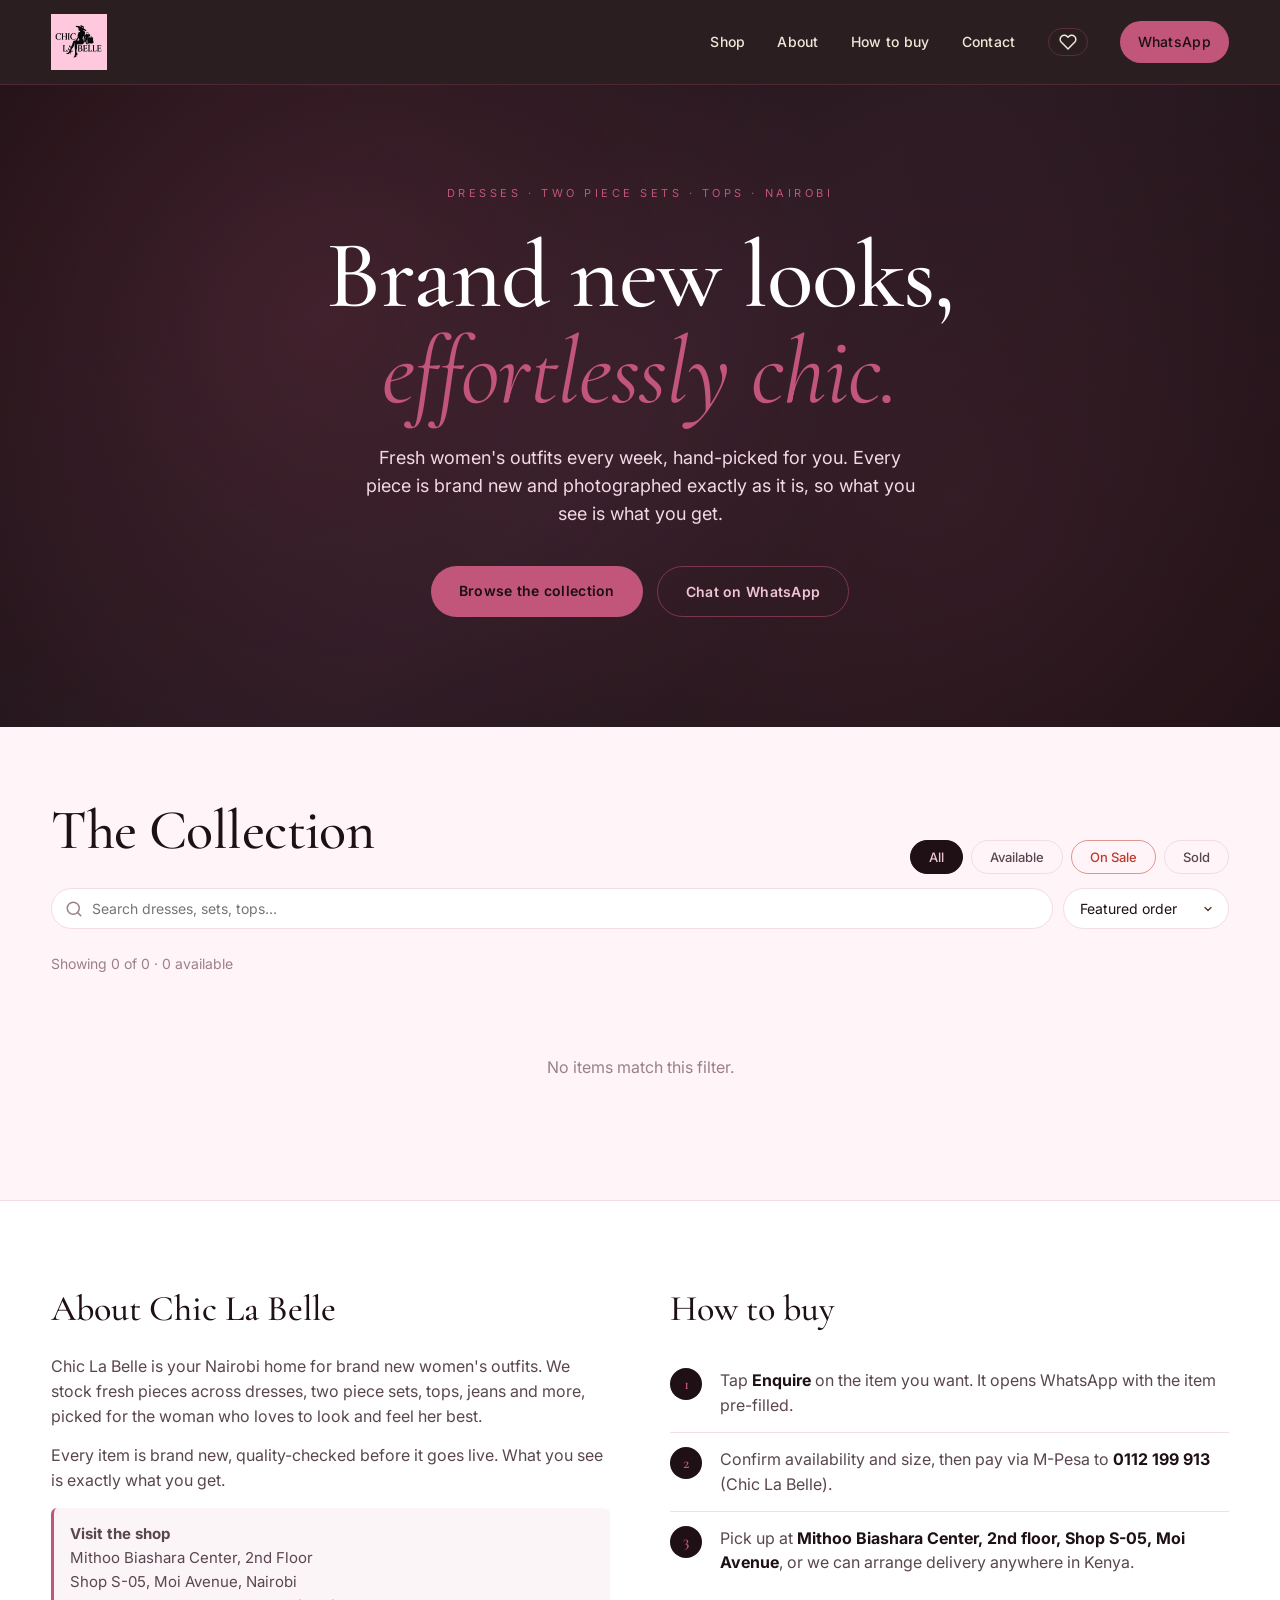
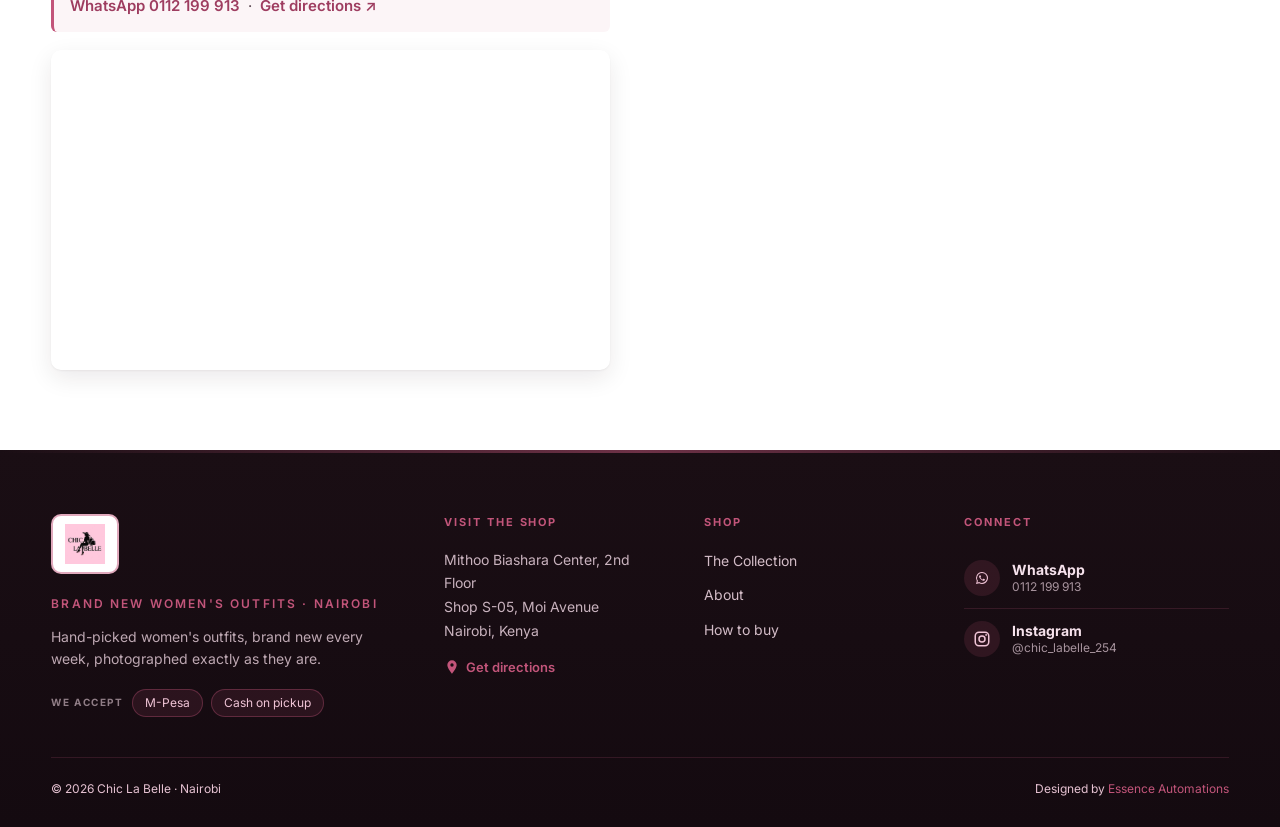
==== commit 9ab6ddcf: "Fix suspend overlay JS string escape — use double quotes for font Previous commit escaped 'Cormorant" ====
--- a/index.html
+++ b/index.html
@@ -282,6 +282,6 @@
   </div>
 </div>
 
-<script src="main.js?v=20260606susp"></script>
+<script src="main.js?v=20260606susp2"></script>
 </body>
 </html>
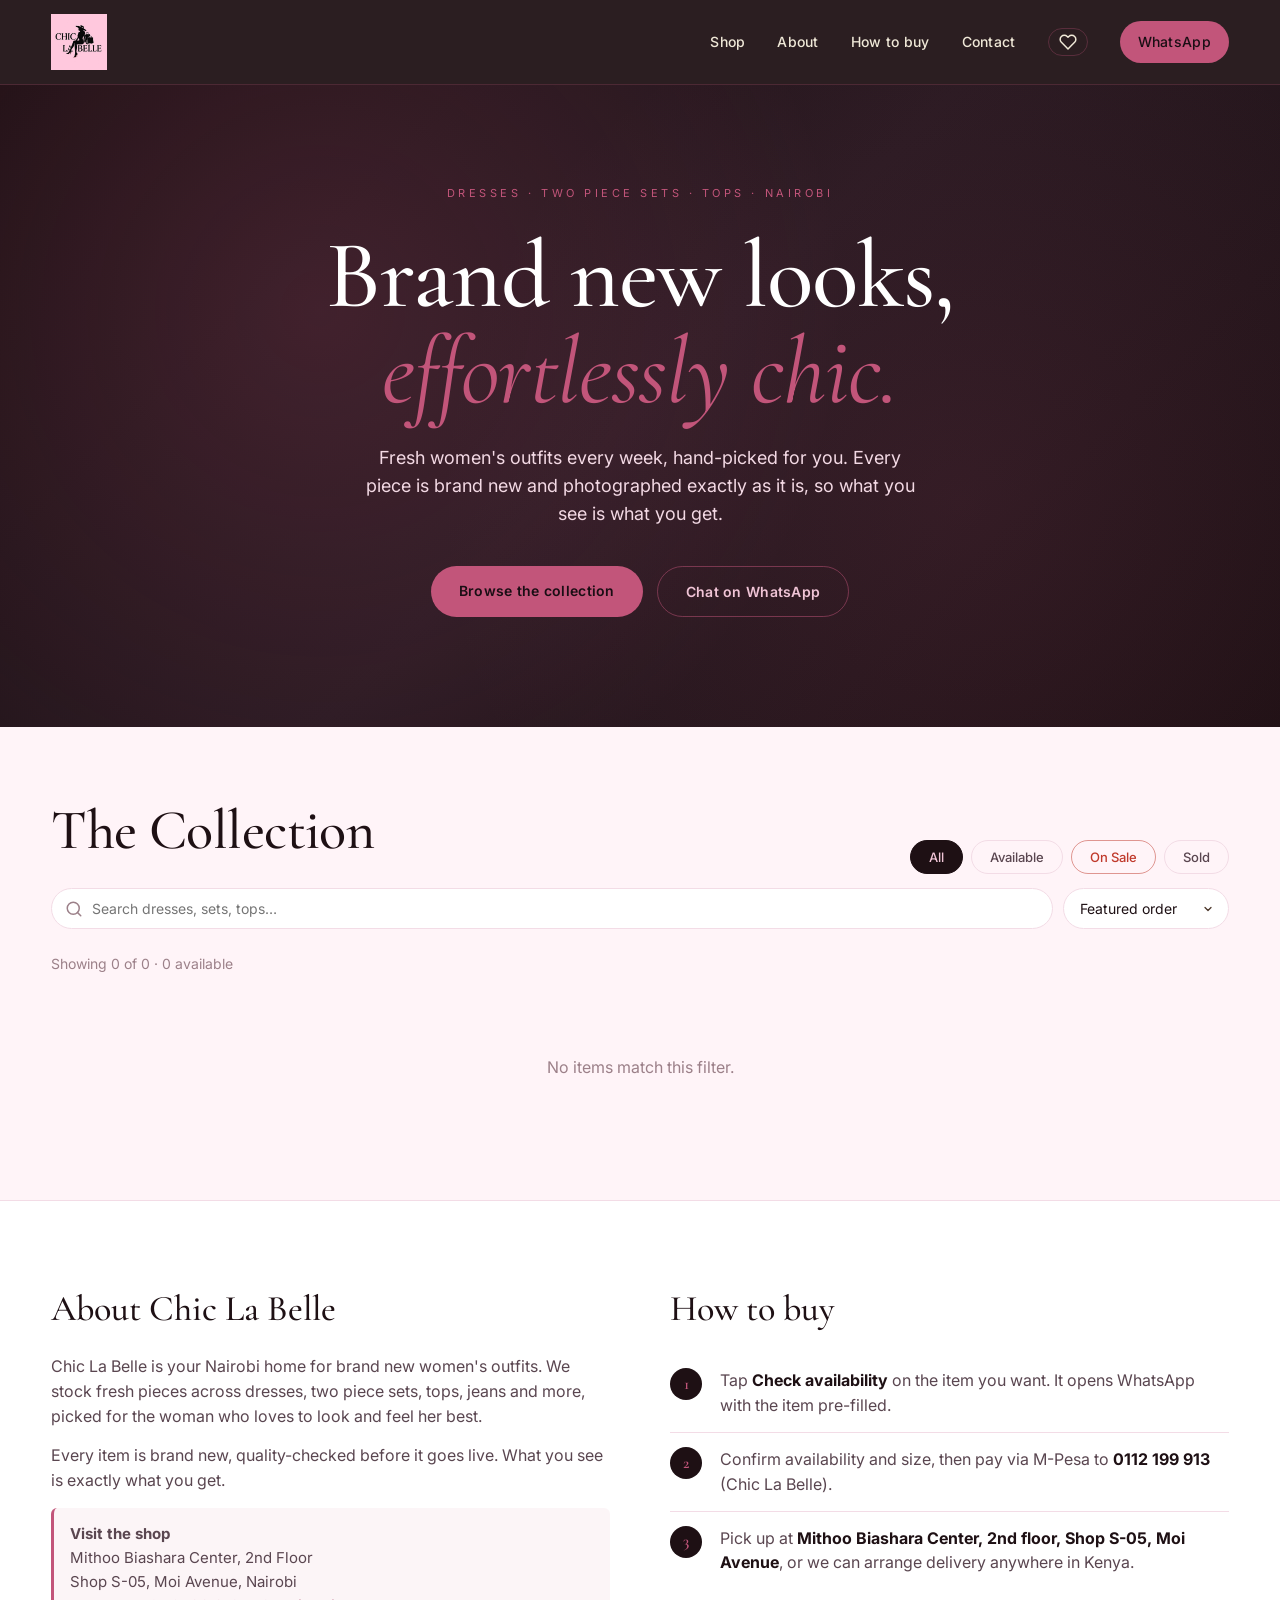
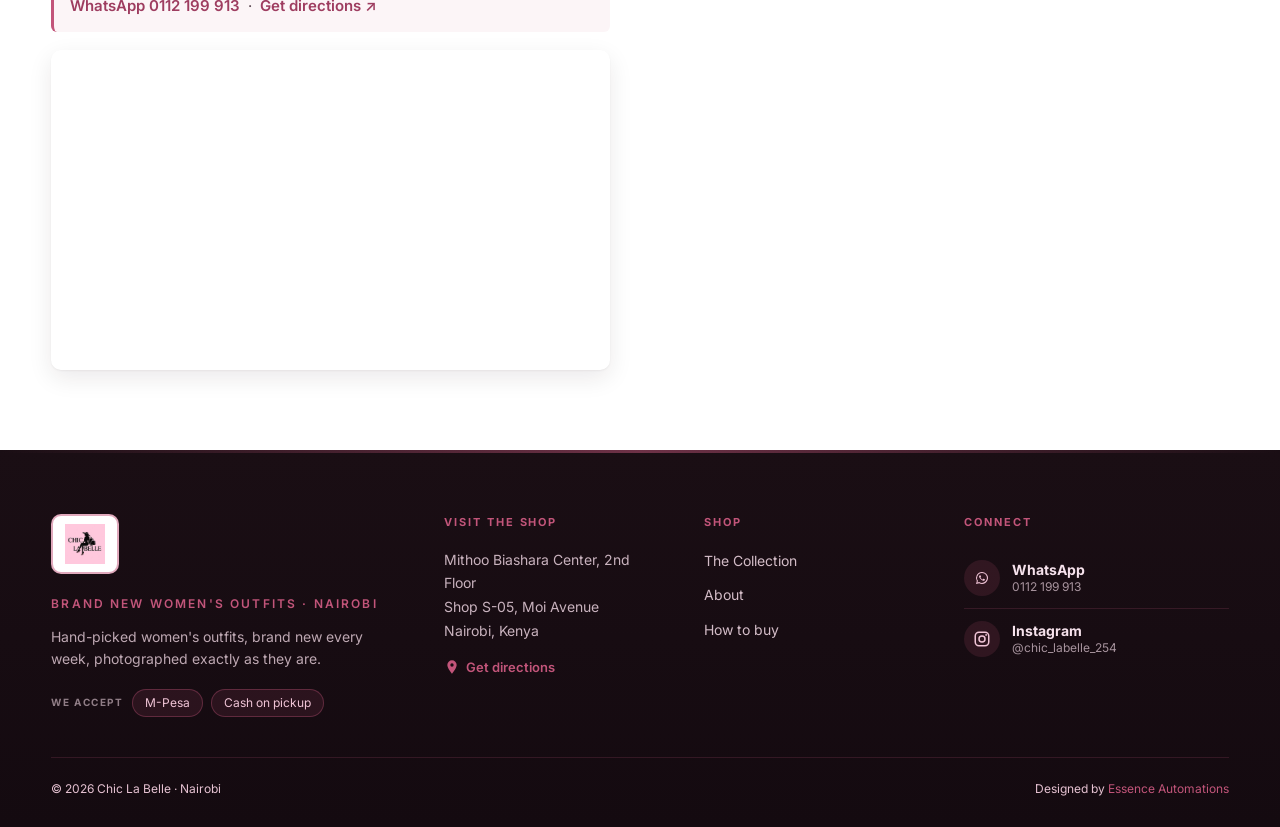
==== commit 9e2f5202: "Relabel card CTA: Enquire -> Check availability Standardize the WhatsApp CTA wording to match the re" ====
--- a/index.html
+++ b/index.html
@@ -132,7 +132,7 @@
     <div id="how" class="fade-up">
       <h2>How to buy</h2>
       <ol class="steps">
-        <li>Tap <strong>Enquire</strong> on the item you want. It opens WhatsApp with the item pre-filled.</li>
+        <li>Tap <strong>Check availability</strong> on the item you want. It opens WhatsApp with the item pre-filled.</li>
         <li>Confirm availability and size, then pay via M-Pesa to <strong>0112 199 913</strong> (Chic La Belle).</li>
         <li>Pick up at <strong>Mithoo Biashara Center, 2nd floor, Shop S-05, Moi Avenue</strong>, or we can arrange delivery anywhere in Kenya.</li>
       </ol>
@@ -214,7 +214,7 @@
     <div class="wl-footer">
       <a id="wishlistEnquireAll" class="btn-card primary" href="#">
         <svg class="wa-icon" viewBox="0 0 24 24" width="16" height="16" fill="currentColor" aria-hidden="true"><path d="M17.472 14.382c-.297-.149-1.758-.867-2.03-.967-.273-.099-.471-.148-.67.15-.197.297-.767.966-.94 1.164-.173.199-.347.223-.644.075-.297-.15-1.255-.463-2.39-1.475-.883-.788-1.48-1.761-1.653-2.059-.173-.297-.018-.458.13-.606.134-.133.298-.347.446-.52.149-.174.198-.298.298-.497.099-.198.05-.371-.025-.52-.075-.149-.669-1.612-.916-2.207-.242-.579-.487-.5-.669-.51-.173-.008-.371-.01-.57-.01-.198 0-.52.074-.792.372-.272.297-1.04 1.016-1.04 2.479 0 1.462 1.065 2.875 1.213 3.074.149.198 2.096 3.2 5.077 4.487.71.306 1.263.489 1.694.625.712.227 1.36.195 1.871.118.571-.085 1.758-.719 2.006-1.413.248-.694.248-1.289.173-1.413-.074-.124-.272-.198-.57-.347m-5.421 7.403h-.004a9.87 9.87 0 0 1-5.031-1.378l-.361-.214-3.741.982.998-3.648-.235-.374a9.86 9.86 0 0 1-1.51-5.26c.001-5.45 4.436-9.884 9.888-9.884 2.64 0 5.122 1.03 6.988 2.898a9.825 9.825 0 0 1 2.893 6.994c-.003 5.45-4.437 9.884-9.885 9.884m8.413-18.297A11.815 11.815 0 0 0 12.05 0C5.495 0 .16 5.335.157 11.892c0 2.096.547 4.142 1.588 5.945L.057 24l6.305-1.654a11.882 11.882 0 0 0 5.683 1.448h.005c6.554 0 11.89-5.335 11.893-11.893a11.821 11.821 0 0 0-3.48-8.413"/></svg>
-        Enquire about all
+        Check availability for all
       </a>
     </div>
   </div>
--- a/styles.css
+++ b/styles.css
@@ -994,7 +994,7 @@
 
 /* Modal */
 .modal { position: fixed; inset: 0; background: rgba(0,0,0,0.55); z-index: 1000; align-items: center; justify-content: center; padding: 20px; }
-.modal-card { background: #fff; border-radius: 14px; padding: 28px; max-width: 500px; width: 100%; box-shadow: 0 20px 60px rgba(0,0,0,0.3); max-height: 90vh; overflow-y: auto; }
+.modal-card { background: #fff; border-radius: 14px; padding: 28px; max-width: 500px; width: 100%; box-shadow: 0 20px 60px rgba(0,0,0,0.3); max-height: calc(100vh - 40px); max-height: calc(100dvh - 40px); overflow-y: auto; -webkit-overflow-scrolling: touch; }
 .modal-card h3 { font-family: var(--serif); font-size: 24px; font-weight: 500; margin: 0 0 4px; }
 .modal-card p.sub { color: #666; font-size: 14px; margin-bottom: 18px; }
 
@@ -1268,11 +1268,14 @@
 .client-row-main { flex: 1; min-width: 0; }
 .client-row-name { font-size: 15px; font-weight: 700; color: var(--ink, #2a1d10); }
 .client-row-sub { font-size: 12.5px; color: var(--ink-soft, #6b5b48); margin-top: 3px; }
-.client-items { display: flex; flex-wrap: wrap; gap: 6px; margin-top: 8px; }
+.client-items { display: flex; flex-wrap: wrap; gap: 6px; margin-top: 8px;  max-height: 84px; overflow-y: auto; scrollbar-width: thin; padding-right: 2px; }
+.client-items::-webkit-scrollbar { width: 6px; }
+.client-items::-webkit-scrollbar-thumb { background: rgba(107,91,58,0.35); border-radius: 99px; }
+.client-items::-webkit-scrollbar-track { background: transparent; }
 .client-item {
   font-size: 11.5px; color: #6b5b3a;
-  background: #faf6ec; border: 1px solid #e8dcbf; border-radius: 99px;
-  padding: 2px 9px; white-space: nowrap;
+  background: #faf6ec; border: 1px solid #e8dcbf; border-radius: 12px;
+  padding: 2px 9px; white-space: normal; overflow-wrap: anywhere;
 }
 .client-row-actions { flex-shrink: 0; display: flex; flex-direction: column; gap: 6px; }
 .client-tag { display: inline-block; margin-left: 8px; font-size: 10px; font-weight: 700; letter-spacing: 0.06em; text-transform: uppercase; color: #6b5b3a; background: #f3ead6; border: 1px solid #e3d3ad; border-radius: 4px; padding: 1px 6px; vertical-align: middle; }
@@ -1344,6 +1347,12 @@
 .paid-hint { font-size: 12px; color: #b3301f; margin: 5px 0 0; font-weight: 600; }
 .paid-row { display: flex; gap: 8px; align-items: stretch; }
 .paid-row input { flex: 1; min-width: 0; }
+/* Bulk-sell-to-one-customer rows */
+.bulksell-rows { display: flex; flex-direction: column; gap: 6px; max-height: 200px; overflow-y: auto; scrollbar-width: thin; padding-right: 2px; margin-top: 4px; }
+.bulksell-row { display: flex; align-items: center; justify-content: space-between; gap: 8px; background: rgba(0,0,0,0.035); border: 1px solid rgba(0,0,0,0.1); border-radius: 10px; padding: 6px 10px; }
+.bulksell-row-name { flex: 1 1 auto; min-width: 0; font-size: 12.5px; overflow-wrap: anywhere; }
+.bulksell-row .bsr-size { width: auto; max-width: 45%; flex: 0 0 auto; font-size: 12px; padding: 3px 6px; border: 1px solid rgba(0,0,0,0.2); border-radius: 6px; background: #fff; }
+.bulksell-row .bsr-onesize { font-size: 12px; opacity: 0.7; flex: 0 0 auto; white-space: nowrap; }
 .btn-paid-none { flex: 0 0 auto; cursor: pointer; white-space: nowrap; display: inline-flex; align-items: center; gap: 7px; font-size: 13px; font-weight: 700; padding: 0 16px; border-radius: 8px; color: #b3301f; background: #fff5f5; border: 1px solid #f0c2c2; transition: background .15s, color .15s, border-color .15s, box-shadow .15s; }
 .btn-paid-none::before { content: ""; width: 13px; height: 13px; border-radius: 50%; border: 2px solid currentColor; box-sizing: border-box; flex: 0 0 auto; transition: background .15s, box-shadow .15s; }
 .btn-paid-none:hover { background: #ffe8e6; border-color: #e7a9a3; }
@@ -1351,3 +1360,13 @@
 .btn-paid-none.active::before { background: #fff; box-shadow: inset 0 0 0 3px #b3301f; }
 .clients-controls #owedSearch { flex: 1; min-width: 180px; padding: 10px 14px; border: 1px solid var(--line, #e6dcc8); border-radius: 10px; font-size: 14px; background: #fff; }
 .clients-controls #owedSearch:focus { outline: none; border-color: var(--gold, #a88847); }
+/* Mobile: full-screen modal sheets so tall sale/restock modals fit and the
+   action buttons stay reachable (sticky footer). dvh/svh not vh, so the
+   browser URL bar can't clip the card. 2026-06-07 */
+@media (max-width: 600px) {
+  .modal { padding: 0; align-items: stretch; }
+  .modal-card { max-width: none; border-radius: 0; height: 100svh; height: 100dvh; max-height: 100svh; max-height: 100dvh; padding: 16px 16px 0; }
+  .modal-card h3 { font-size: 19px; line-height: 1.18; }
+  .modal-card .admin-actions { position: sticky; bottom: 0; background: #fff; z-index: 2; margin: 14px -16px 0; padding: 12px 16px calc(12px + env(safe-area-inset-bottom, 0px)); box-shadow: 0 -7px 14px -9px rgba(0,0,0,0.25); }
+  .bulk-bar { flex-wrap: wrap; }
+}
